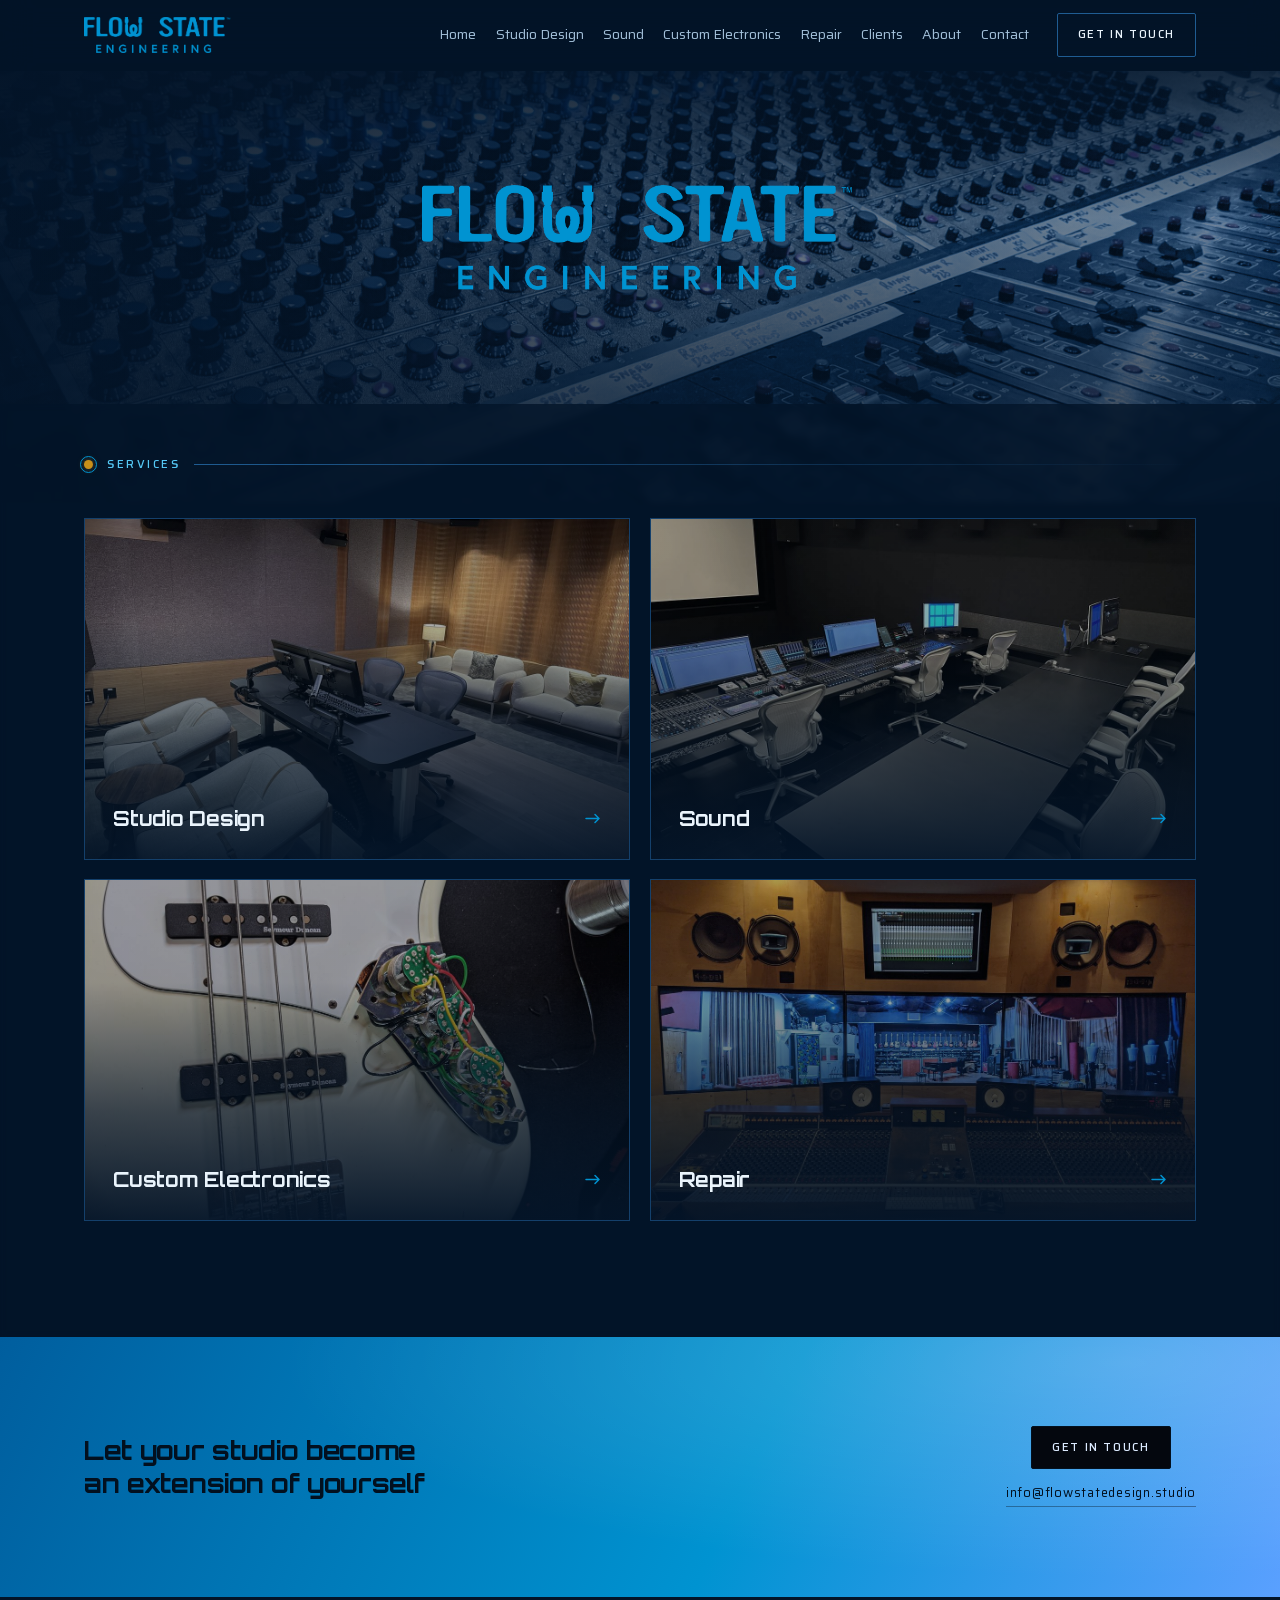
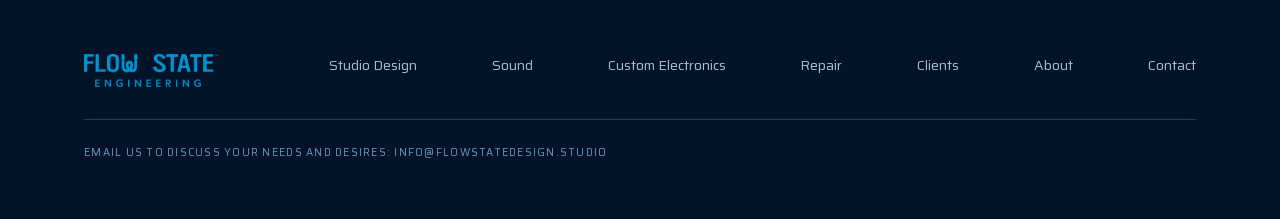
==== index.html @ 5e3ce368 "Flow State site — initial deploy Co-Authored-By: Claude Opus 5 <noreply@anthropic.com>" ====
<!doctype html>
<html lang="en">
<head>
<meta charset="utf-8">
<meta name="viewport" content="width=device-width, initial-scale=1">
<title>Flow State Design — Engineering All Things Audio</title>
<meta name="description" content="Engineering All Things Audio. Studio Design, Sound, Custom Electronics, Repair.">
<link rel="icon" href="favicon.ico" sizes="any">
<link rel="apple-touch-icon" href="apple-touch-icon.png">
<meta name="theme-color" content="#031428">
<link rel="canonical" href="https://flowstatedesign.studio/">
<meta property="og:type" content="website">
<meta property="og:site_name" content="Flow State">
<meta property="og:title" content="Flow State Design — Engineering All Things Audio">
<meta property="og:description" content="Engineering All Things Audio. Studio Design, Sound, Custom Electronics, Repair.">
<meta property="og:url" content="https://flowstatedesign.studio/">
<meta property="og:image" content="https://flowstatedesign.studio/assets/img/og-cover.jpg">
<meta property="og:image:width" content="1200">
<meta property="og:image:height" content="630">
<meta name="twitter:card" content="summary_large_image">
<script>document.documentElement.className+=" js";</script>
<link rel="stylesheet" href="assets/css/style.css">
</head>
<body id="top">

<header class="nav">
  <div class="wrap">
    <a class="brand" href="index.html" aria-label="Flow State — home">
      <span class="brandmark"><picture class="brandmark-anim"><source srcset="assets/img/logo-loop.webp" type="image/webp"><img src="assets/img/logo-loop.png" alt="Flow State"></picture><img class="brandmark-still" src="assets/img/logo-loop-still.png" alt="Flow State"></span>
    </a>

    <nav class="menu" id="menu">
      <a href="index.html">Home</a>
      <a href="studio-design.html">Studio Design</a>
      <a href="sound.html">Sound</a>
      <a href="custom-electronics.html">Custom Electronics</a>
      <a href="repair.html">Repair</a>
      <a href="clients.html">Clients</a>
      <a href="about.html">About</a>
      <a href="contact.html">Contact</a>
    </nav>

    <a class="btn nav-cta" href="contact.html">Get In Touch</a>
    <button class="burger" type="button" aria-label="Menu" aria-expanded="false" aria-controls="menu"><span></span></button>
  </div>
</header>

<main>

  <!-- ============ HERO ============ -->
  <section class="hero">
    <div class="hero-bg">
      <img src="assets/img/hero-console.jpg" alt="A recording console lit by rows of illuminated knobs.">
    </div>
    <div class="wrap">
      <div class="hero-mark">
        <picture class="hero-mark-anim">
          <source srcset="assets/img/logo-loop.webp" type="image/webp">
          <img src="assets/img/logo-loop.png" alt="Flow State" width="900" height="230">
        </picture>
        <img class="hero-mark-still" src="assets/img/logo-loop-still.png" alt="Flow State" width="900" height="230">
      </div>
    </div>
    <div class="sweep" aria-hidden="true"><i></i></div>
  </section>

  <!-- ============ SERVICES ============ -->
  <section class="section" id="services">
    <div class="wrap">
      <div class="phead rv"><span class="node live"></span><span class="mono">Services</span><span class="run"></span></div>

      <div class="svc-grid">

        <a class="svc rv" href="studio-design.html">
          <div class="svc-img"><img src="assets/img/svc-studio-design.jpg" alt="A finished control room with mixing desk, monitors and lounge seating."></div>
          <div class="svc-name">
            <h3 class="h3">Studio Design</h3>
            <svg width="16" height="11" viewBox="0 0 16 11" fill="none" aria-hidden="true"><path d="M1 5.5h13M10 1.5 14 5.5l-4 4" stroke="currentColor" stroke-width="1.5" stroke-linecap="round" stroke-linejoin="round"/></svg>
          </div>
        </a>

        <a class="svc rv" data-d="80" href="sound.html">
          <div class="svc-img"><img src="assets/img/svc-sound.jpg" alt="A dub stage with large main monitors either side of the screen."></div>
          <div class="svc-name">
            <h3 class="h3">Sound</h3>
            <svg width="16" height="11" viewBox="0 0 16 11" fill="none" aria-hidden="true"><path d="M1 5.5h13M10 1.5 14 5.5l-4 4" stroke="currentColor" stroke-width="1.5" stroke-linecap="round" stroke-linejoin="round"/></svg>
          </div>
        </a>

        <a class="svc rv" href="custom-electronics.html">
          <div class="svc-img"><img src="assets/img/svc-electronics.jpg" alt="The hand-built DAC-1 circuit board inside its enclosure."></div>
          <div class="svc-name">
            <h3 class="h3">Custom Electronics</h3>
            <svg width="16" height="11" viewBox="0 0 16 11" fill="none" aria-hidden="true"><path d="M1 5.5h13M10 1.5 14 5.5l-4 4" stroke="currentColor" stroke-width="1.5" stroke-linecap="round" stroke-linejoin="round"/></svg>
          </div>
        </a>

        <a class="svc rv" data-d="80" href="repair.html">
          <div class="svc-img"><img src="assets/img/svc-repair.jpg" alt="The tape path of a vintage Roland Space Echo, opened for service."></div>
          <div class="svc-name">
            <h3 class="h3">Repair</h3>
            <svg width="16" height="11" viewBox="0 0 16 11" fill="none" aria-hidden="true"><path d="M1 5.5h13M10 1.5 14 5.5l-4 4" stroke="currentColor" stroke-width="1.5" stroke-linecap="round" stroke-linejoin="round"/></svg>
          </div>
        </a>

      </div>
    </div>
  </section>



  <!-- ============ CTA ============ -->
  <section class="cta" id="contact">
    <div class="wrap">
      <h2 class="h2">Let your studio become an extension of yourself</h2>
      <div class="cta-side">
        <a class="btn btn-ink" href="contact.html">Get In Touch</a>
        <a class="mail" href="mailto:info@flowstatedesign.studio">info@flowstatedesign.studio</a>
      </div>
    </div>
  </section>

</main>

<footer class="foot">
  <div class="wrap">
    <div class="foot-top">
      <a class="brand" href="index.html" aria-label="Flow State — home">
        <span class="brandmark"><picture class="brandmark-anim"><source srcset="assets/img/logo-loop.webp" type="image/webp"><img src="assets/img/logo-loop.png" alt="Flow State"></picture><img class="brandmark-still" src="assets/img/logo-loop-still.png" alt="Flow State"></span>
      </a>
      <nav class="foot-nav">
        <a href="studio-design.html">Studio Design</a>
        <a href="sound.html">Sound</a>
        <a href="custom-electronics.html">Custom Electronics</a>
        <a href="repair.html">Repair</a>
        <a href="clients.html">Clients</a>
          <a href="about.html">About</a>
        <a href="contact.html">Contact</a>
      </nav>
    </div>
    <div class="foot-bot">
      <p>Email us to discuss your needs and desires: <a href="mailto:info@flowstatedesign.studio">info@flowstatedesign.studio</a></p>
    </div>
  </div>
</footer>

<script src="assets/js/main.js"></script>
</body>
</html>
---- assets/css/style.css ----
@font-face{
  font-family:"Orbitron";
  src:url("../fonts/orbitron.woff2") format("woff2");
  font-weight:400 900; font-style:normal; font-display:swap;
}
@font-face{
  font-family:"Saira";
  src:url("../fonts/saira.woff2") format("woff2");
  font-weight:300 700; font-style:normal; font-display:swap;
}

:root{
  /* ground + surfaces: deep, unmistakably blue */
  --ground:      #031428;
  --surface:     #06203E;
  --raised:      #0A2B4F;
  --line:        #14406B;
  --line-hi:     #1F5C92;

  /* accent: the Flow State logo blue */
  --blue:        #0093D1;
  --blue-hi:     #55C8F5;
  --blue-deep:   #005E9E;
  --glow:        rgba(0,147,209,.45);

  /* type */
  --text:        #EAF4FC;
  --muted:       #A3C1DA;
  --dim:         #7098BC;

  --display: "Orbitron", "Eurostile", "Bank Gothic", sans-serif;
  --sans: "Saira", "Roboto Condensed", "Helvetica Neue", Arial, sans-serif;
  --mono: "Saira", "Roboto Condensed", "Helvetica Neue", Arial, sans-serif;

  --svc-overlap: clamp(70px, 11vh, 150px);
  --gut: clamp(20px, 5vw, 64px);
  --col: 1240px;
  --sec: clamp(76px, 9vw, 140px);
}

*,*::before,*::after{ box-sizing:border-box; }
html{ -webkit-text-size-adjust:100%; scroll-behavior:smooth; }

body{
  margin:0;
  background:var(--ground);
  color:var(--text);
  font-family:var(--sans);
  font-size:17px;
  line-height:1.66;
  -webkit-font-smoothing:antialiased;
  overflow-x:hidden;
}

img{ display:block; max-width:100%; }
a{ color:inherit; text-decoration:none; }

:focus-visible{
  outline:2px solid var(--blue-hi);
  outline-offset:3px;
  border-radius:2px;
}

.wrap{ width:100%; max-width:var(--col); margin-inline:auto; padding-inline:var(--gut); }

/* ---------- shared type ---------- */

.mono{
  font-family:var(--mono);
  font-size:11.5px;
  font-weight:500;
  letter-spacing:.22em;
  text-transform:uppercase;
  font-weight:500;
}

h1,h2,h3{ margin:0; font-family:var(--display); font-weight:700;
  text-wrap:balance; letter-spacing:-.02em; line-height:1.12; }

.h2{ font-family:var(--display); font-size:clamp(21px,3vw,37px); line-height:1.16; }
.h3{ font-family:var(--display); font-size:clamp(15.5px,1.6vw,20px); letter-spacing:-.012em; line-height:1.25; }

.lede{ font-size:clamp(17px,1.35vw,19.5px); line-height:1.62; color:var(--muted); max-width:62ch; }

/* ---------- patch-point section header ----------
   Every section opens on a patch point: a lit node, a label,
   and the signal line running out to the edge of the column. */

.phead{ display:flex; align-items:center; gap:14px; margin-bottom:clamp(28px,3.4vw,46px); }
.phead .node{
  flex:none; width:9px; height:9px; border-radius:50%;
  background:var(--blue);
  box-shadow:0 0 0 4px rgba(0,147,209,.15), 0 0 14px var(--glow);
}
.phead .mono{ color:var(--blue-hi); }

/* the home page patch point is a live one: a renderer input indicator that
   warms from amber up to green, blinks as it locks, and pulses its ring */
.phead .node.live{
  position:relative;
  background:#C8901A;
  box-shadow:0 0 7px rgba(233,180,41,.4);
  animation:node-core 4.8s ease-in-out infinite;
}
.phead .node.live::after{
  content:""; position:absolute; inset:-4px;
  border-radius:50%; border:1px solid var(--blue);
  animation:node-ring 4.8s ease-in-out infinite;
}
@keyframes node-core{
  0%,4%   { background:#C8901A; box-shadow:0 0 7px rgba(233,180,41,.40); }
  34%     { background:#E9B429; box-shadow:0 0 13px rgba(233,180,41,.70); }
  60%     { background:#37C871; box-shadow:0 0 17px rgba(55,200,113,.80); }
  67%     { background:#14402C; box-shadow:0 0 3px rgba(55,200,113,.15); }
  72%     { background:#3FDC7C; box-shadow:0 0 19px rgba(55,200,113,.90); }
  78%     { background:#14402C; box-shadow:0 0 3px rgba(55,200,113,.15); }
  84%     { background:#3FDC7C; box-shadow:0 0 19px rgba(55,200,113,.90); }
  92%     { background:#37C871; box-shadow:0 0 15px rgba(55,200,113,.70); }
  100%    { background:#C8901A; box-shadow:0 0 7px rgba(233,180,41,.40); }
}
@keyframes node-ring{
  0%   { transform:scale(.9);  opacity:.32; border-color:var(--blue-deep); }
  60%  { transform:scale(1.18); opacity:.9; border-color:var(--blue); }
  84%  { transform:scale(1.24); opacity:.75; border-color:var(--blue-hi); }
  100% { transform:scale(.9);  opacity:.32; border-color:var(--blue-deep); }
}

.phead .run{ flex:1; height:1px; background:linear-gradient(90deg,var(--line-hi),transparent); }

/* ---------- nav ---------- */

.nav{
  position:sticky; top:0; z-index:50;
  background:rgba(3,20,40,.72);
  backdrop-filter:blur(16px); -webkit-backdrop-filter:blur(16px);
  border-bottom:1px solid transparent;
  transition:border-color .3s, background .3s;
}
.nav.stuck{ border-bottom-color:var(--line); background:rgba(3,20,40,.94); }
.nav .wrap{ display:flex; align-items:center; gap:28px; height:70px; }

.brand{ display:flex; align-items:center; margin-right:auto; }
.brand img{ height:36px; width:auto; display:block; }
.brandmark{ display:block; }
img.brandmark-still{ display:none; }   /* matches .brand img specificity */
.foot .brand img{ height:33px; }

.menu{ display:flex; align-items:center; gap:clamp(14px,1.5vw,22px); }
.menu a{
  font-size:14px; color:var(--muted); white-space:nowrap; flex:none;
  position:relative; padding:6px 0;
  transition:color .2s;
}
.menu a::after{
  content:""; position:absolute; left:0; right:100%; bottom:0; height:1px;
  background:var(--blue); transition:right .28s cubic-bezier(.2,.7,.3,1);
}
.menu a:hover{ color:var(--text); }
.menu a:hover::after{ right:0; }

.btn{
  display:inline-flex; align-items:center; gap:9px;
  font-family:var(--mono); font-size:11.5px; letter-spacing:.14em; text-transform:uppercase; font-weight:500;
  padding:11px 20px; border-radius:2px;
  border:1px solid var(--line-hi); color:var(--text);
  background:transparent;
  transition:border-color .22s, background .22s, color .22s, box-shadow .22s;
  white-space:nowrap;
}
.btn:hover{ border-color:var(--blue); background:rgba(0,147,209,.12); box-shadow:0 0 22px -6px var(--glow); }
.btn-fill{ background:var(--blue); border-color:var(--blue); color:#02101F; font-weight:600; }
.btn-fill:hover{ background:var(--blue-hi); border-color:var(--blue-hi); color:#02101F; }
.btn-ink{ background:#04070E; border-color:#02101F; color:#DCEAFF; }
.btn-ink:hover{ background:#06203E; border-color:#06203E; color:#fff; }

.burger{ display:none; width:40px; height:40px; align-items:center; justify-content:center; background:none; border:0; cursor:pointer; padding:0; }
.burger span{ display:block; width:19px; height:1.5px; background:var(--text); position:relative; }
.burger span::before,.burger span::after{ content:""; position:absolute; left:0; width:19px; height:1.5px; background:var(--text); }
.burger span::before{ top:-6px; } .burger span::after{ top:6px; }

/* ---------- hero ---------- */

.hero{ position:relative; min-height:clamp(330px,48vh,500px); display:flex; align-items:center; overflow:hidden; }
.hero-bg{ position:absolute; inset:0; }
.hero-bg img{ width:100%; height:100%; object-fit:cover; object-position:center 42%; }
.hero-bg::before{ content:""; position:absolute; inset:0; z-index:1;
  background:#0A4C8C; mix-blend-mode:color; opacity:.7; }
.hero-bg::after{
  content:""; position:absolute; inset:0; z-index:2;
  background:
    linear-gradient(180deg, rgba(3,20,40,.84) 0%, rgba(3,20,40,.28) 34%, rgba(3,20,40,.72) 88%, rgba(3,20,40,.78) 100%),
    linear-gradient(100deg, rgba(3,20,40,.93) 4%, rgba(3,20,40,.48) 46%, rgba(4,34,68,.2) 100%);
}
.hero .wrap{ position:relative; z-index:2; text-align:center;
  padding-top:0; padding-bottom:var(--svc-overlap); }

.hero-mark{ margin-bottom:0; }
.hero-mark img{ width:clamp(240px,34vw,440px); height:auto; margin-inline:auto; }
.hero-mark-still{ display:none; }

.hero-eyebrow{ color:var(--blue-hi); display:flex; align-items:center; gap:12px; margin-bottom:26px; }
.hero-eyebrow i{ display:block; width:26px; height:1px; background:var(--blue); font-style:normal; }

.hero h1{
  font-size:clamp(27px,4.5vw,56px);
  letter-spacing:-.02em;
  line-height:1.14;
  max-width:17ch;
  margin-bottom:26px;
}
.hero h1 em{ font-style:normal; color:var(--blue-hi); }

.hero .lede{ max-width:56ch; margin-bottom:36px; }

.hero-actions{ display:flex; flex-wrap:wrap; gap:12px; margin-bottom:clamp(40px,5vw,64px); }

/* one-time signal sweep across the hero rule */
.sweep{ position:absolute; left:0; right:0; bottom:0; height:1px; overflow:hidden; }
.sweep i{
  position:absolute; top:0; left:-30%; width:30%; height:1px;
  background:linear-gradient(90deg,transparent,var(--blue-hi),transparent);
  animation:sweep 2.6s cubic-bezier(.4,0,.2,1) .5s 1 both;
}
@keyframes sweep{ to{ left:110%; } }

/* ---------- sections ---------- */

.section{ padding-block:var(--sec); }
.section-tight{ padding-block:clamp(56px,6vw,88px); }

/* ---------- services ---------- */

.svc-grid{ display:grid; grid-template-columns:repeat(2,1fr); gap:clamp(14px,1.5vw,22px); }

.svc{
  position:relative; display:block;
  border:1px solid var(--line);
  overflow:hidden; background:var(--surface);
  transition:border-color .3s, transform .4s cubic-bezier(.2,.7,.3,1), box-shadow .4s;
}
.svc:hover{ border-color:var(--blue); transform:translateY(-3px); box-shadow:0 22px 54px -28px rgba(0,0,0,.95), 0 0 34px -18px var(--glow); }

.svc-img{ position:relative; aspect-ratio:16/10; overflow:hidden; background:var(--raised); }
.svc-img img{ width:100%; height:100%; object-fit:cover; filter:saturate(.8) brightness(.72); transition:transform .8s cubic-bezier(.2,.7,.3,1), filter .5s; }
.svc:hover .svc-img img{ transform:scale(1.045); filter:saturate(1) brightness(.9); }
.svc-img::after{
  content:""; position:absolute; inset:0;
  background:linear-gradient(180deg, rgba(3,20,40,.05) 30%, rgba(3,20,40,.62) 68%, rgba(3,20,40,.94) 100%);
}

.svc-name{
  position:absolute; left:0; right:0; bottom:0; z-index:2;
  display:flex; align-items:center; justify-content:space-between; gap:16px;
  padding:clamp(18px,2.2vw,28px);
}
.svc-name .h3{ transition:color .25s; }
.svc:hover .svc-name .h3{ color:var(--blue-hi); }
.svc-name svg{ flex:none; color:var(--blue); transition:transform .3s cubic-bezier(.2,.7,.3,1); }
.svc:hover .svc-name svg{ transform:translateX(5px); }

/* ---------- selected work ---------- */

.work{ background:linear-gradient(180deg,#04182F 0%,#07254A 48%,#04182F 100%); border-block:1px solid var(--line); }

.wk-grid{ display:grid; grid-template-columns:repeat(4,1fr); gap:clamp(12px,1.4vw,20px); }

.wk{
  display:flex; flex-direction:column; height:100%;
  background:var(--ground); border:1px solid var(--line);
  transition:border-color .3s, transform .35s cubic-bezier(.2,.7,.3,1);
}
.wk:hover{ border-color:var(--line-hi); transform:translateY(-2px); }

/* art is contained, never cropped — posters, key art and logos all differ */
/* uniform square tiles the artwork fills: no letterbox bars, no ragged sizes */
.wk-art{
  position:relative; overflow:hidden;
  border-bottom:1px solid var(--line); flex:none;
}
.wk-art img{
  width:100%; aspect-ratio:1/1; object-fit:cover; display:block;
  filter:saturate(.94) brightness(.94); transition:filter .4s;
}
.wk:hover .wk-art img{ filter:saturate(1) brightness(1.04); }

.wk-body{ padding:15px 17px 18px; display:flex; flex-direction:column; gap:6px; }
.wk-body h3{ font-family:var(--sans); font-size:15px; font-weight:600; line-height:1.35; letter-spacing:.005em; }
.wk-body p{ margin:0; font-size:12.5px; line-height:1.5; color:var(--muted); }

/* ---------- about ---------- */

.about-grid{ display:grid; grid-template-columns:minmax(0,.86fr) minmax(0,1.14fr); gap:clamp(28px,5vw,72px); align-items:center; }
.about-fig{ position:relative; margin:0; }
.about-fig img{ width:100%; height:auto; display:block; border:1px solid var(--line); filter:grayscale(1) contrast(1.06) brightness(.92); }
.about-fig figcaption{ font-family:var(--mono); font-size:10.5px; letter-spacing:.13em; text-transform:uppercase; color:var(--dim); margin-top:14px; }
.about-copy p{ color:var(--muted); margin:0 0 18px; max-width:60ch; }
.about-copy .btn{ margin-top:10px; }

/* ---------- cta ---------- */

.cta{ position:relative; overflow:hidden; background:linear-gradient(115deg,var(--blue-deep) 0%,var(--blue) 58%,#5AA0FF 100%); color:#02101F; }
.cta::after{
  content:""; position:absolute; inset:0; opacity:.5;
  background:radial-gradient(120% 150% at 88% 10%, rgba(255,255,255,.4), transparent 55%);
  pointer-events:none;
}
.cta .wrap{ position:relative; z-index:2; padding-block:clamp(58px,7vw,96px); display:flex; flex-wrap:wrap; gap:32px; align-items:center; justify-content:space-between; }
.cta h2{ color:#02101F; max-width:22ch; letter-spacing:-.012em;
  font-size:clamp(17px,2.1vw,26px); line-height:1.25; }
.cta .mono{ color:rgba(2,16,31,.68); display:block; margin-bottom:16px; }
.cta-side{ display:flex; flex-direction:column; gap:14px; align-items:center; }
.cta-side a.mail{ font-family:var(--mono); font-size:12.5px; letter-spacing:.06em; color:#02101F; border-bottom:1px solid rgba(4,7,14,.35); padding-bottom:2px; }
.cta-side a.mail:hover{ border-bottom-color:#02101F; }

/* ---------- footer ---------- */

.foot{ background:var(--ground); }
.foot .wrap{ padding-block:clamp(40px,4.5vw,60px); }
.foot-top{ display:flex; flex-wrap:wrap; gap:32px; justify-content:space-between; padding-bottom:32px; border-bottom:1px solid var(--line); }
.foot-nav{ flex:1 1 auto; display:flex; flex-wrap:wrap;
  justify-content:space-between; gap:10px clamp(10px,1.6vw,24px);
  margin-left:clamp(28px,6vw,90px); }
.foot-nav a{ font-size:14px; color:var(--muted); }
.foot-nav a:hover{ color:var(--blue-hi); }
.foot-bot{ display:flex; flex-wrap:wrap; gap:16px; justify-content:space-between; padding-top:24px; }
.foot-bot p, .foot-bot a{ font-family:var(--mono); font-size:10.5px; letter-spacing:.12em; text-transform:uppercase; color:var(--dim); margin:0; }
.foot-bot a:hover{ color:var(--blue-hi); }

/* ---------- reveal ---------- */

/* scoped to .js so a no-JS visitor still sees every section */
.js .rv{ opacity:0; transform:translateY(18px); transition:opacity .8s cubic-bezier(.2,.7,.3,1), transform .8s cubic-bezier(.2,.7,.3,1); }
.js .rv.in{ opacity:1; transform:none; }

/* ---------- responsive ---------- */

@media (max-width:1180px){
  .menu{
    position:fixed; inset:70px 0 auto; flex-direction:column; align-items:stretch; gap:0;
    background:rgba(3,20,40,.98); border-bottom:1px solid var(--line);
    padding:8px var(--gut) 22px; display:none;
  }
  .menu.open{ display:flex; }
  .menu a{ padding:14px 0; border-bottom:1px solid var(--line); font-size:16px; }
  .menu a::after{ display:none; }
  .burger{ display:flex; }
  .nav .wrap{ gap:14px; }
  .about-grid{ grid-template-columns:1fr; }
  .wk-grid{ grid-template-columns:repeat(3,1fr); }
}
@media (max-width:640px){
  body{ font-size:16px; }
  .svc-grid{ grid-template-columns:1fr; }
  .nav-cta{ display:none; }
  .hero .wrap{ padding-top:96px; }
  .idx-row{ grid-template-columns:1fr; gap:5px; }
  .idx-row .t em{ font-style:normal; color:var(--dim); }
.idx-row .r{ text-align:left; }
}

@media (prefers-reduced-motion:reduce){
  html{ scroll-behavior:auto; }
  .hero-mark-anim{ display:none; }
  .hero-mark-still{ display:block; }
  .brandmark-anim{ display:none; }
  img.brandmark-still{ display:block; }
  *,*::before,*::after{ animation-duration:.001ms !important; animation-iteration-count:1 !important; transition-duration:.001ms !important; }
  .js .rv{ opacity:1; transform:none; }
}

/* ============================================================
   Inner pages
   ============================================================ */

/* current page in the nav */
.menu a[aria-current="page"]{ color:var(--text); }
.menu a[aria-current="page"]::after{ right:0; }

/* ---------- page header ---------- */

.phero{
  position:relative; overflow:hidden;
  border-bottom:1px solid var(--line);
  padding-block:clamp(118px,13vw,180px) clamp(52px,6vw,84px);
}
.phero-bg{ position:absolute; inset:0; }
.phero-bg img{ width:100%; height:100%; object-fit:cover; object-position:center 45%; }
.phero-bg::before{ content:""; position:absolute; inset:0; z-index:1; background:#0A4C8C; mix-blend-mode:color; opacity:.72; }
.phero-bg::after{
  content:""; position:absolute; inset:0; z-index:2;
  background:
    linear-gradient(180deg, rgba(3,20,40,.9) 0%, rgba(3,20,40,.72) 45%, var(--ground) 100%),
    linear-gradient(100deg, rgba(3,20,40,.95) 6%, rgba(3,20,40,.6) 58%, rgba(4,34,68,.34) 100%);
}
.phero .wrap{ position:relative; z-index:3; }
.phero-kicker{ color:var(--blue-hi); display:flex; align-items:center; gap:12px; margin-bottom:22px; }
.phero-kicker i{ display:block; width:26px; height:1px; background:var(--blue); font-style:normal; }
.phero h1{ font-size:clamp(25px,3.9vw,46px); letter-spacing:-.018em; max-width:18ch;
  margin-bottom:24px; color:var(--blue-hi); }
.phero .lede{ max-width:66ch; }
.phero-note{ margin:18px 0 0; font-family:var(--mono); font-size:11px; letter-spacing:.1em; text-transform:uppercase; color:var(--dim); }

/* ---------- content blocks ---------- */

.blk{ padding-block:clamp(58px,6.5vw,96px); }
.blk + .blk{ padding-top:0; }

.prose{ max-width:70ch; margin-bottom:clamp(28px,3.4vw,44px); }
.prose p{ margin:0 0 16px; color:var(--muted); font-size:clamp(16px,1.25vw,17.5px); line-height:1.68; }
.prose p:last-child{ margin-bottom:0; }

/* ---------- gallery ---------- */

.gal{ display:grid; grid-template-columns:repeat(auto-fill,minmax(230px,1fr)); gap:clamp(10px,1.2vw,16px); }
.gal figure{ margin:0; overflow:hidden; border:1px solid var(--line); background:var(--surface); }
.gal img{
  width:100%; object-fit:cover; display:block;
  filter:saturate(.9) brightness(.88);
  transition:transform .7s cubic-bezier(.2,.7,.3,1), filter .45s;
}
.gal figure:hover img{ transform:scale(1.05); filter:saturate(1) brightness(1); }

/* ---------- item cards (products, repairs) ---------- */

.items{ display:grid; gap:clamp(14px,1.6vw,22px); }
.items-2{ grid-template-columns:repeat(2,1fr); }
.items-3{ grid-template-columns:repeat(3,1fr); }
.items-4{ grid-template-columns:repeat(4,1fr); }

.item{
  display:flex; flex-direction:column; height:100%;
  background:var(--surface); border:1px solid var(--line);
  overflow:hidden; transition:border-color .3s, transform .35s cubic-bezier(.2,.7,.3,1);
}
.item:hover{ border-color:var(--line-hi); transform:translateY(-2px); }

/* fixed media height so one image and two images give the same card proportions */
/* one fixed strip height for every card, whether it holds one photo or two,
   so a single-image card never towers over a paired one */
.item-media{
  display:grid; grid-auto-flow:column; grid-auto-columns:1fr; gap:1px;
  background:var(--line); flex:none;
  aspect-ratio:16/10; overflow:hidden;
}
.item-media img{
  width:100%; height:100%; min-width:0; min-height:0; object-fit:cover; display:block;
  filter:saturate(.9) brightness(.9); transition:filter .45s;
}
.item:hover .item-media img{ filter:saturate(1) brightness(1); }

.item-body{ padding:clamp(16px,1.7vw,22px); display:flex; flex-direction:column; gap:9px; }
.item-body h3{ font-family:var(--sans); font-size:17px; font-weight:600; line-height:1.32; letter-spacing:.005em; }
.item-body p{ margin:0; color:var(--muted); font-size:14.5px; line-height:1.6; }

/* ---------- contact ---------- */

.contact-grid{ display:grid; grid-template-columns:minmax(0,1fr) minmax(0,1fr); gap:clamp(28px,5vw,72px); align-items:center; }
.contact-lede{ margin:0 0 28px; font-size:clamp(18px,1.7vw,22px); line-height:1.5; color:var(--text); max-width:24ch; }
.contact-list{ margin:0; display:grid; gap:6px; }
.contact-list dt{ color:var(--dim); margin-top:16px; }
.contact-list dt:first-child{ margin-top:0; }
.contact-list dd{ margin:0; font-size:17px; }
.contact-list a{ color:var(--blue-hi); border-bottom:1px solid rgba(0,147,209,.4); padding-bottom:2px; transition:border-color .2s; }
.contact-list a:hover{ border-bottom-color:var(--blue-hi); }
.contact-fig{ margin:0; }
.contact-fig img{ width:100%; height:auto; display:block; border:1px solid var(--line); }

@media (max-width:1000px){
  .items-3,.items-4{ grid-template-columns:repeat(2,1fr); }
  .contact-grid{ grid-template-columns:1fr; }
}
@media (max-width:640px){
  .items-2,.items-3,.items-4{ grid-template-columns:1fr; }
  .gal{ grid-template-columns:repeat(2,1fr); }
  .phero{ padding-block:100px 46px; }
}

/* ---------- text-only about / contact ---------- */

.about-plain, .contact-plain{ max-width:72ch; }
.contact-plain .contact-lede{ max-width:30ch; }

/* ---------- clients ---------- */

.clients-list{
  list-style:none; margin:0; padding:0;
  display:grid; grid-template-columns:repeat(auto-fill,minmax(250px,1fr));
  gap:clamp(9px,1vw,14px);
}
/* bordered per item, so a short last row leaves no filled-in empty cells */
.clients-list li{
  background:var(--surface); border:1px solid var(--line); font-weight:500;
  padding:clamp(22px,2.4vw,30px) clamp(20px,2vw,26px);
  font-size:clamp(17px,1.5vw,20px); letter-spacing:.005em; line-height:1.3;
  display:flex; align-items:center;
  transition:background .3s, border-color .3s, color .3s;
}
.clients-list li:hover{ background:var(--raised); border-color:var(--blue); color:var(--blue-hi); }

@media (max-width:640px){
  .clients-list{ grid-template-columns:1fr; }
}

/* ---------- split rows: text one side, media the other ---------- */

.split{
  display:grid; grid-template-columns:minmax(0,1fr) minmax(0,1fr);
  gap:clamp(26px,4vw,68px); align-items:center;
}
.split-text h2{ margin-bottom:clamp(16px,1.8vw,22px); }
.split-text p{ margin:0 0 16px; color:var(--muted); font-size:clamp(15.5px,1.15vw,16.5px); line-height:1.68; }
.split-text p:last-child{ margin-bottom:0; }

.split-media{ display:grid; gap:clamp(9px,1vw,14px); }
.split-media img, .split-media video{
  width:100%; height:auto; display:block;
  border:1px solid var(--line); background:var(--surface);
  filter:saturate(.9) brightness(.9); transition:filter .45s;
}
.split-media img:hover, .split-media video:hover{ filter:saturate(1) brightness(1); }
/* the clip is a portrait phone video; favour the top of the frame where the motion is */
.split-media video{ object-position:center 32%; }
.split-media.split-grid{ grid-template-columns:1fr 1fr; }
.split-grid img{ aspect-ratio:1/1; object-fit:cover; }
.split-media.split-grid{ align-items:start; }

/* media on the left, text on the right */
.split-flip .split-text{ order:2; }
.split-flip .split-media{ order:1; }

@media (max-width:860px){
  .split{ grid-template-columns:1fr; gap:24px; }
  .split-flip .split-text{ order:1; }
  .split-flip .split-media{ order:2; }
}

/* ---------- trust the process ---------- */

.lead{ margin:0; }
.lead img{
  width:100%; height:auto; display:block;
  border:1px solid var(--line); background:var(--surface);
}

/* a build sequence, scrolled left to right */
.track-wrap{ position:relative; }
.track{
  list-style:none; margin:0; padding:0 0 14px;
  display:grid; grid-auto-flow:column; grid-auto-columns:max-content;
  gap:clamp(10px,1.2vw,16px);
  overflow-x:auto; overscroll-behavior-x:contain;
  scroll-snap-type:x mandatory; scrollbar-width:thin;
  scrollbar-color:var(--line-hi) transparent;
}
.track::-webkit-scrollbar{ height:8px; }
.track::-webkit-scrollbar-thumb{ background:var(--line-hi); border-radius:4px; }
.track::-webkit-scrollbar-track{ background:var(--surface); }
.stage{ scroll-snap-align:start; }
.stage figure{ margin:0; }
.stage img{
  height:clamp(210px,25vw,300px); width:auto; display:block;
  border:1px solid var(--line); background:var(--surface);
  filter:saturate(.9) brightness(.9); transition:filter .4s;
}
.stage:hover img{ filter:saturate(1) brightness(1); }
.stage figcaption{
  display:flex; align-items:baseline; gap:10px; padding-top:10px;
  font-size:13.5px; color:var(--muted);
}
.stage-n{
  font-family:var(--mono); font-size:11px; letter-spacing:.16em;
  color:var(--blue-hi); font-weight:600;
}
.track-hint{ margin:12px 0 0; color:var(--dim); }

.gal figcaption{ padding-top:9px; font-size:13.5px; color:var(--muted); }

@media (prefers-reduced-motion:reduce){ .track{ scroll-snap-type:none; } }

/* the home page leads with the services: they ride up over the lower part of
   the hero photo, translucent so the picture still reads underneath */
#services{
  position:relative; z-index:3;
  margin-top:calc(-1 * var(--svc-overlap));
  padding-top:clamp(34px,4vw,58px);
  background:rgba(3,20,40,.80);
  backdrop-filter:blur(3px); -webkit-backdrop-filter:blur(3px);
}
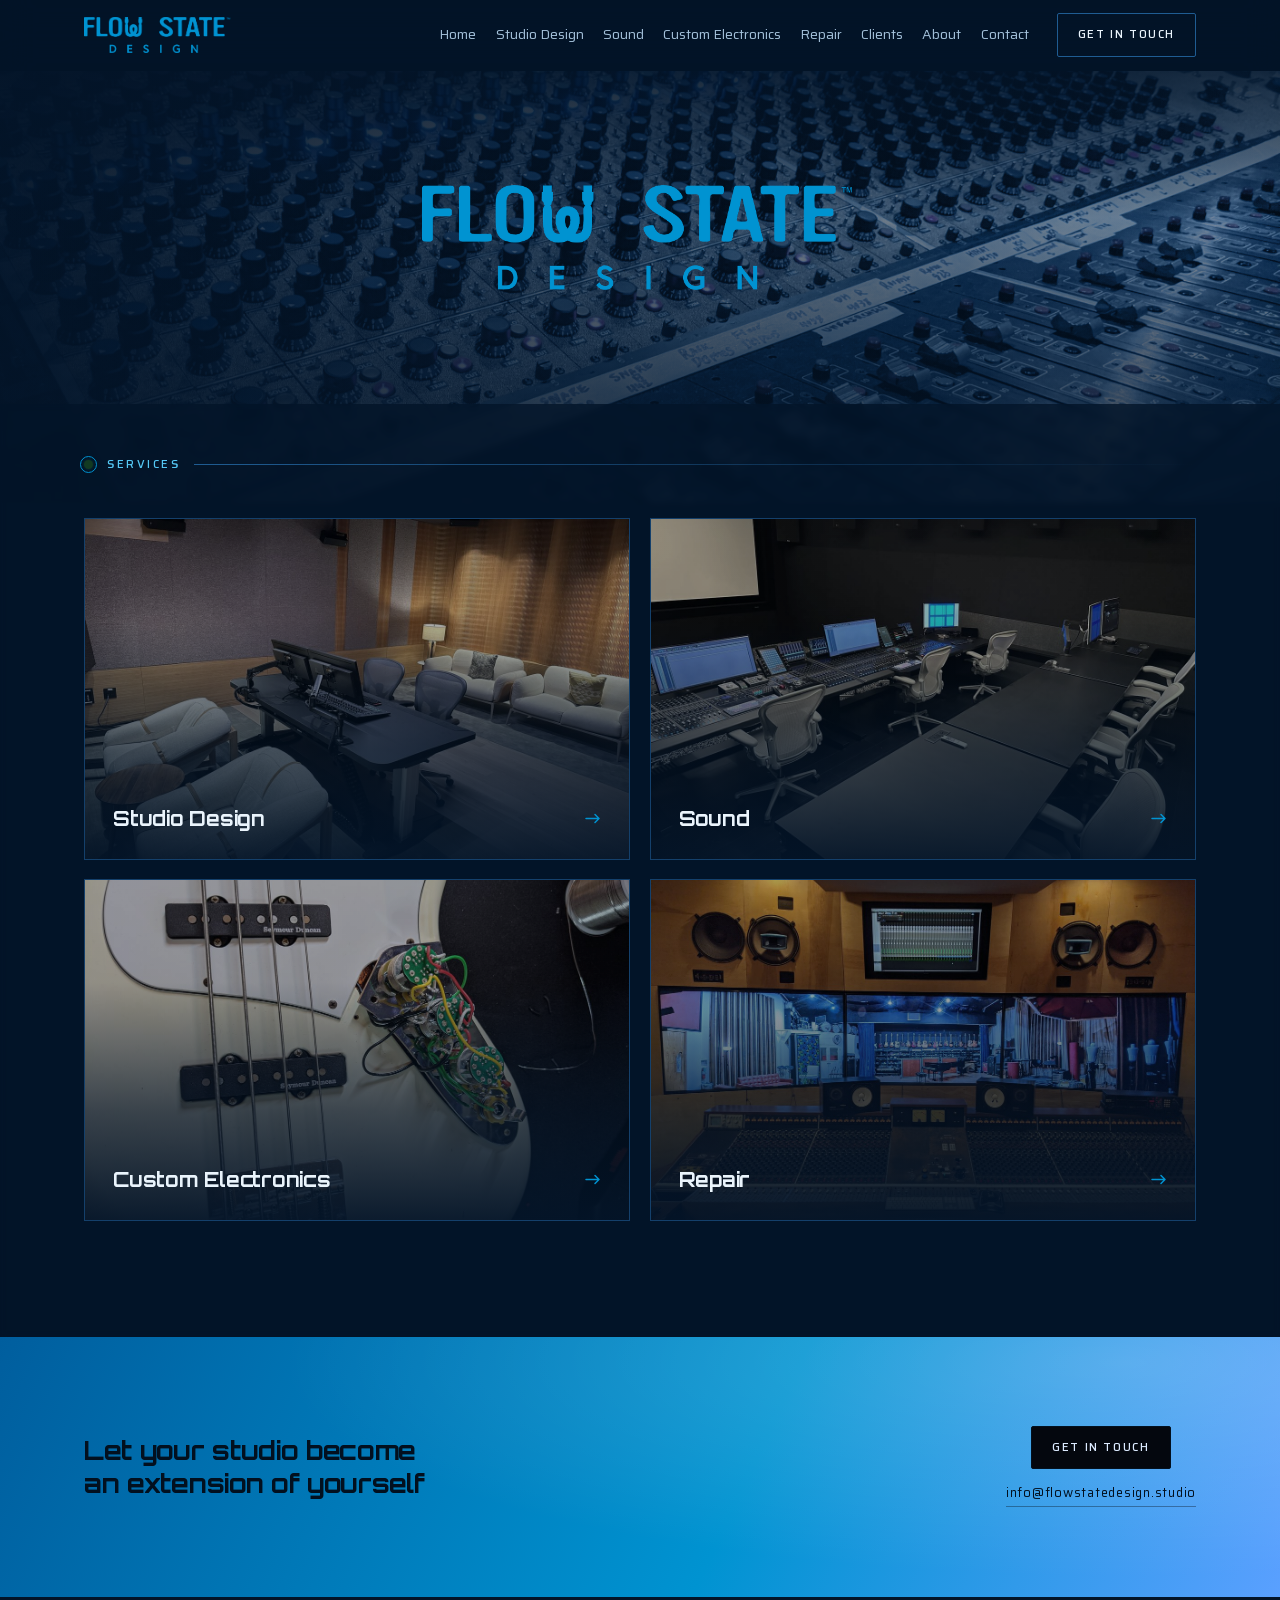
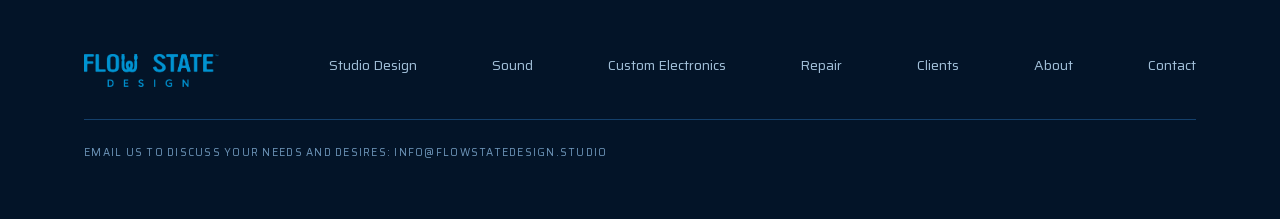
==== commit 07f73012: "Stream Deck crop, pulsing section nodes, copy fixes, client reorder Co-Authored-By: Claude Opus 5 <n" ====
--- a/index.html
+++ b/index.html
@@ -67,7 +67,7 @@
   <!-- ============ SERVICES ============ -->
   <section class="section" id="services">
     <div class="wrap">
-      <div class="phead rv"><span class="node live"></span><span class="mono">Services</span><span class="run"></span></div>
+      <div class="phead rv"><span class="node"></span><span class="mono">Services</span><span class="run"></span></div>
 
       <div class="svc-grid">
 
--- a/assets/css/style.css
+++ b/assets/css/style.css
@@ -88,42 +88,29 @@
 
 .phead{ display:flex; align-items:center; gap:14px; margin-bottom:clamp(28px,3.4vw,46px); }
 .phead .node{
-  flex:none; width:9px; height:9px; border-radius:50%;
-  background:var(--blue);
-  box-shadow:0 0 0 4px rgba(0,147,209,.15), 0 0 14px var(--glow);
-}
-.phead .mono{ color:var(--blue-hi); }
-
-/* the home page patch point is a live one: a renderer input indicator that
-   warms from amber up to green, blinks as it locks, and pulses its ring */
-.phead .node.live{
-  position:relative;
-  background:#C8901A;
-  box-shadow:0 0 7px rgba(233,180,41,.4);
-  animation:node-core 4.8s ease-in-out infinite;
-}
-.phead .node.live::after{
+  position:relative; flex:none; width:9px; height:9px; border-radius:50%;
+  background:#123A22;
+  box-shadow:0 0 4px rgba(55,200,113,.2);
+  animation:node-pulse 6s ease-in-out infinite;
+}
+.phead .node::after{
   content:""; position:absolute; inset:-4px;
   border-radius:50%; border:1px solid var(--blue);
-  animation:node-ring 4.8s ease-in-out infinite;
-}
-@keyframes node-core{
-  0%,4%   { background:#C8901A; box-shadow:0 0 7px rgba(233,180,41,.40); }
-  34%     { background:#E9B429; box-shadow:0 0 13px rgba(233,180,41,.70); }
-  60%     { background:#37C871; box-shadow:0 0 17px rgba(55,200,113,.80); }
-  67%     { background:#14402C; box-shadow:0 0 3px rgba(55,200,113,.15); }
-  72%     { background:#3FDC7C; box-shadow:0 0 19px rgba(55,200,113,.90); }
-  78%     { background:#14402C; box-shadow:0 0 3px rgba(55,200,113,.15); }
-  84%     { background:#3FDC7C; box-shadow:0 0 19px rgba(55,200,113,.90); }
-  92%     { background:#37C871; box-shadow:0 0 15px rgba(55,200,113,.70); }
-  100%    { background:#C8901A; box-shadow:0 0 7px rgba(233,180,41,.40); }
-}
-@keyframes node-ring{
-  0%   { transform:scale(.9);  opacity:.32; border-color:var(--blue-deep); }
-  60%  { transform:scale(1.18); opacity:.9; border-color:var(--blue); }
-  84%  { transform:scale(1.24); opacity:.75; border-color:var(--blue-hi); }
-  100% { transform:scale(.9);  opacity:.32; border-color:var(--blue-deep); }
-}
+  animation:node-halo 6s ease-in-out infinite;
+}
+/* one slow breath: off, up to green, over to yellow, back down to off */
+@keyframes node-pulse{
+  0%,100% { background:#123A22; box-shadow:0 0 4px rgba(55,200,113,.20); }
+  38%     { background:#3FDC7C; box-shadow:0 0 16px rgba(55,200,113,.85); }
+  62%     { background:#E9B429; box-shadow:0 0 14px rgba(233,180,41,.75); }
+}
+@keyframes node-halo{
+  0%,100% { transform:scale(.9);  opacity:.3;  border-color:var(--blue-deep); }
+  38%     { transform:scale(1.2); opacity:.9;  border-color:var(--blue-hi); }
+  62%     { transform:scale(1.12);opacity:.75; border-color:var(--blue); }
+}
+.phead .mono{ color:var(--blue-hi); }
+
 
 .phead .run{ flex:1; height:1px; background:linear-gradient(90deg,var(--line-hi),transparent); }
 
@@ -366,6 +353,9 @@
   img.brandmark-still{ display:block; }
   *,*::before,*::after{ animation-duration:.001ms !important; animation-iteration-count:1 !important; transition-duration:.001ms !important; }
   .js .rv{ opacity:1; transform:none; }
+  .phead .node{ animation:none; background:var(--blue);
+    box-shadow:0 0 0 4px rgba(0,147,209,.15), 0 0 14px var(--glow); }
+  .phead .node::after{ animation:none; display:none; }
 }
 
 /* ============================================================
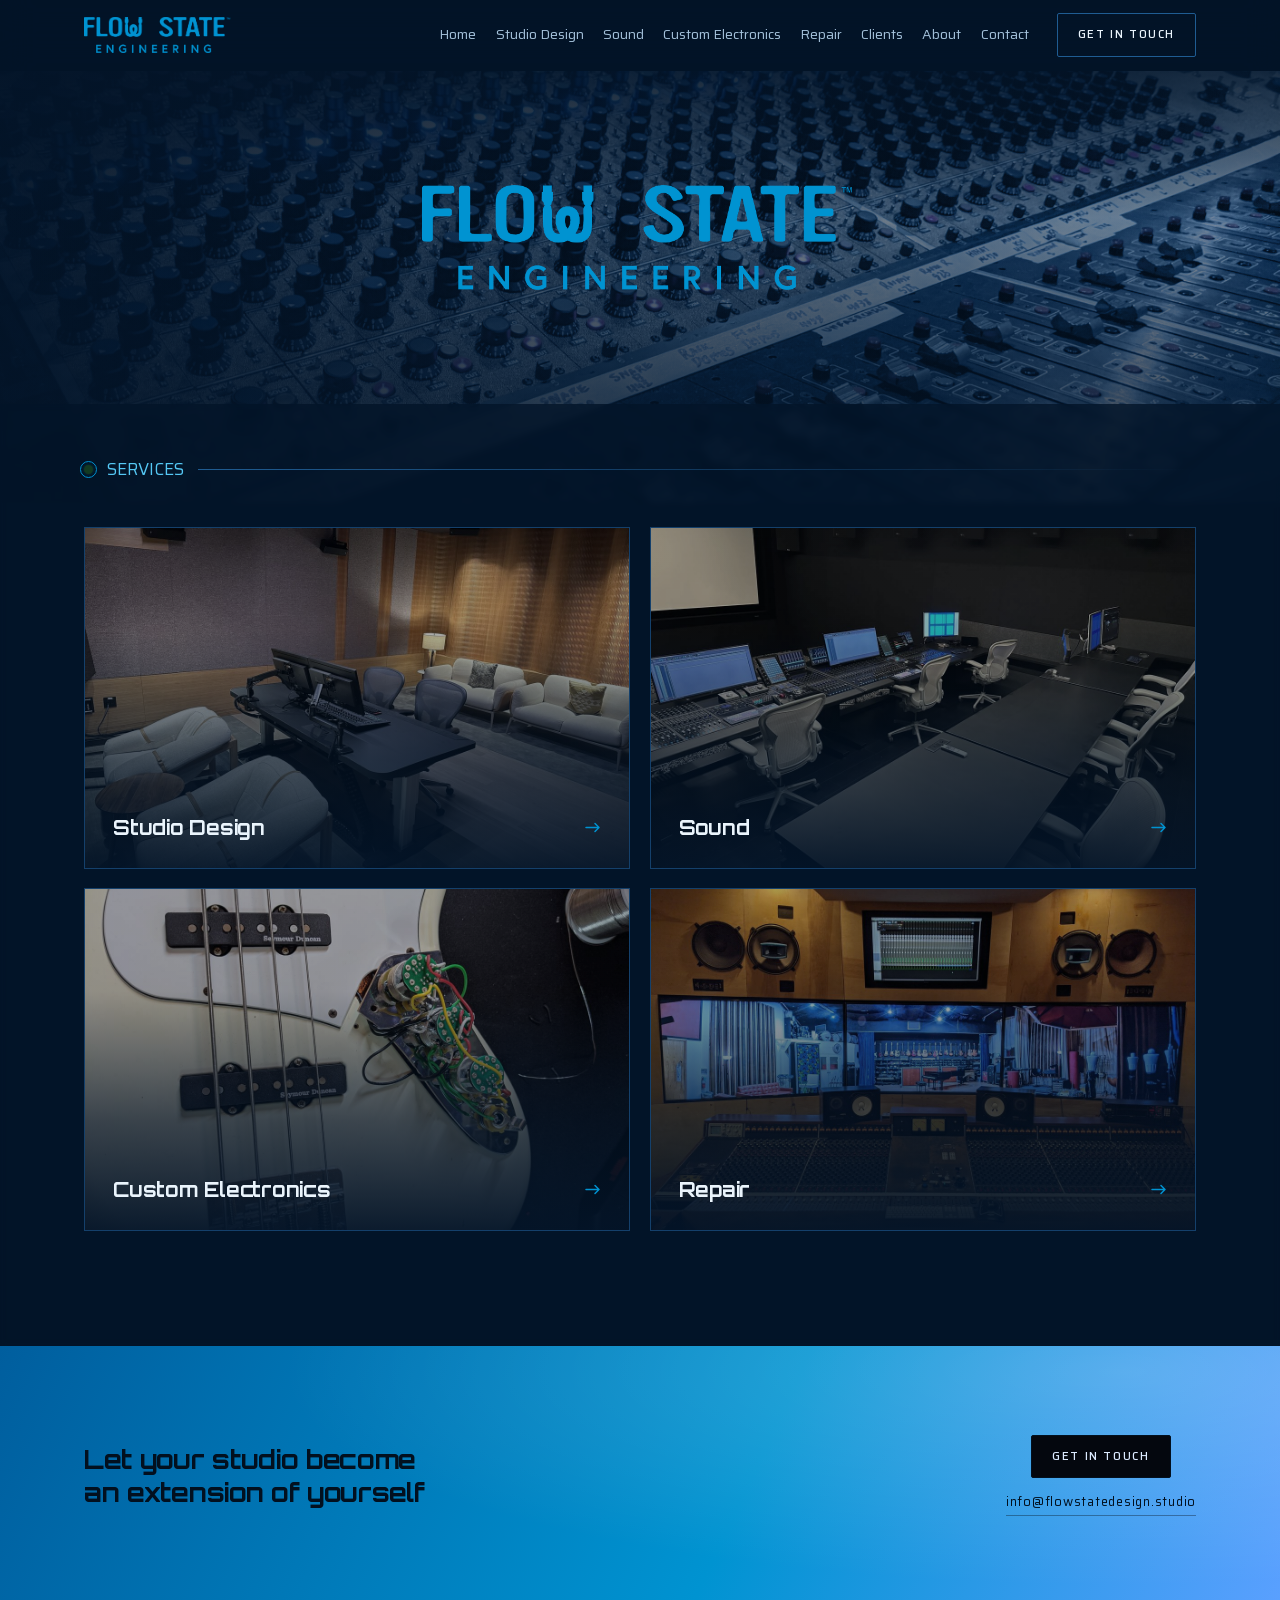
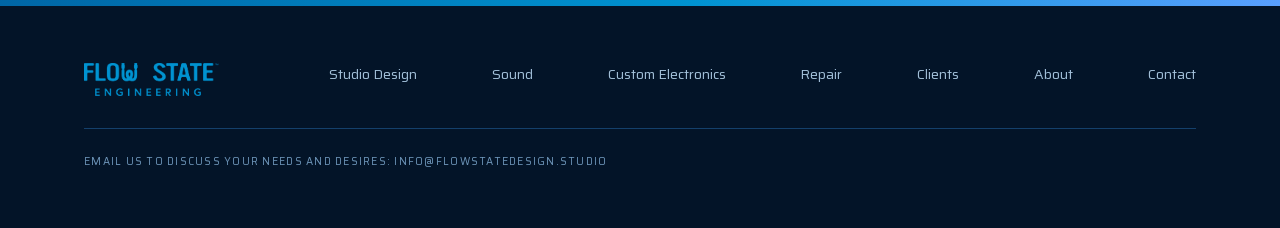
==== commit 8d9d3725: "Security headers via CSP meta, accessible heading structure, logo link-preview card, README - Conten" ====
--- a/index.html
+++ b/index.html
@@ -5,6 +5,8 @@
 <meta name="viewport" content="width=device-width, initial-scale=1">
 <title>Flow State Design — Engineering All Things Audio</title>
 <meta name="description" content="Engineering All Things Audio. Studio Design, Sound, Custom Electronics, Repair.">
+<meta http-equiv="Content-Security-Policy" content="default-src 'self'; script-src 'self' 'sha256-tHd4qJ0R/vQfI0CbRTiL3XGSi+Tun7VhOcDbx08aLKA='; style-src 'self' 'unsafe-inline'; img-src 'self' data:; font-src 'self'; connect-src 'self'; object-src 'none'; base-uri 'self'; form-action 'none'; upgrade-insecure-requests">
+<meta name="referrer" content="strict-origin-when-cross-origin">
 <link rel="icon" href="favicon.ico" sizes="any">
 <link rel="apple-touch-icon" href="apple-touch-icon.png">
 <meta name="theme-color" content="#031428">
@@ -15,6 +17,7 @@
 <meta property="og:description" content="Engineering All Things Audio. Studio Design, Sound, Custom Electronics, Repair.">
 <meta property="og:url" content="https://flowstatedesign.studio/">
 <meta property="og:image" content="https://flowstatedesign.studio/assets/img/og-cover.jpg">
+<meta property="og:image:alt" content="Flow State Design">
 <meta property="og:image:width" content="1200">
 <meta property="og:image:height" content="630">
 <meta name="twitter:card" content="summary_large_image">
@@ -22,6 +25,7 @@
 <link rel="stylesheet" href="assets/css/style.css">
 </head>
 <body id="top">
+<a class="skip" href="#main">Skip to content</a>
 
 <header class="nav">
   <div class="wrap">
@@ -45,7 +49,7 @@
   </div>
 </header>
 
-<main>
+<main id="main">
 
   <!-- ============ HERO ============ -->
   <section class="hero">
@@ -53,6 +57,7 @@
       <img src="assets/img/hero-console.jpg" alt="A recording console lit by rows of illuminated knobs.">
     </div>
     <div class="wrap">
+      <h1 class="vh">Flow State &mdash; Engineering All Things Audio</h1>
       <div class="hero-mark">
         <picture class="hero-mark-anim">
           <source srcset="assets/img/logo-loop.webp" type="image/webp">
@@ -67,7 +72,7 @@
   <!-- ============ SERVICES ============ -->
   <section class="section" id="services">
     <div class="wrap">
-      <div class="phead rv"><span class="node"></span><span class="mono">Services</span><span class="run"></span></div>
+      <div class="phead rv"><span class="node"></span><h2 class="mono">Services</h2><span class="run"></span></div>
 
       <div class="svc-grid">
 
--- a/assets/css/style.css
+++ b/assets/css/style.css
@@ -110,6 +110,19 @@
   62%     { transform:scale(1.12);opacity:.75; border-color:var(--blue); }
 }
 .phead .mono{ color:var(--blue-hi); }
+/* the section label is an h2 for semantics; strip the heading defaults so it
+   looks exactly as it did when it was a span */
+.phead h2.mono{ font-size:inherit; font-weight:inherit; line-height:inherit;
+  letter-spacing:inherit; margin:0; font-family:inherit; }
+
+/* skip link: invisible until focused, for keyboard and screen-reader users */
+.skip{ position:absolute; left:-9999px; top:0; z-index:100;
+  background:var(--blue); color:#02101F; padding:10px 16px; font-weight:600; }
+.skip:focus{ left:8px; top:8px; }
+
+/* available to screen readers, removed from the visual layout */
+.vh{ position:absolute; width:1px; height:1px; padding:0; margin:-1px;
+  overflow:hidden; clip:rect(0 0 0 0); clip-path:inset(50%); white-space:nowrap; border:0; }
 
 
 .phead .run{ flex:1; height:1px; background:linear-gradient(90deg,var(--line-hi),transparent); }
@@ -438,6 +451,38 @@
 }
 .item:hover .item-media img{ filter:saturate(1) brightness(1); }
 
+/* the original site's tile shapes: 4-up rows square, 3-up rows portrait */
+.items-4 .item-media{ aspect-ratio:1/1; }
+.items-3 .item-media{ aspect-ratio:9/10; }
+
+/* carousel variant: one photo at a time, like the original Google Site.
+   The finished product leads; the rest wait behind the arrows. */
+.item-media.car{ display:block; position:relative; }
+.item-media.car img{ display:none; color:transparent; /* no alt-text flash while loading */ }
+.item-media.car img.on{ display:block; }
+.car-btn{
+  display:none; position:absolute; top:50%; transform:translateY(-50%);
+  width:34px; height:34px; border-radius:50%; border:1px solid rgba(234,244,252,.25);
+  background:rgba(2,13,28,.62); color:var(--text);
+  align-items:center; justify-content:center; cursor:pointer; z-index:2;
+  transition:background .2s, border-color .2s;
+}
+.js .car-btn{ display:flex; }
+.car-btn:hover{ background:rgba(0,147,209,.55); border-color:var(--blue-hi); }
+.car-prev{ left:10px; }
+.car-next{ right:10px; }
+.car-next svg{ transform:scaleX(-1); }
+.car-dots{
+  display:none; position:absolute; left:50%; bottom:9px; transform:translateX(-50%);
+  gap:6px; z-index:2;
+}
+.js .car-dots{ display:flex; }
+.car-dots i{
+  width:6px; height:6px; border-radius:50%;
+  background:rgba(234,244,252,.35); transition:background .2s;
+}
+.car-dots i.on{ background:var(--blue-hi); }
+
 .item-body{ padding:clamp(16px,1.7vw,22px); display:flex; flex-direction:column; gap:9px; }
 .item-body h3{ font-family:var(--sans); font-size:17px; font-weight:600; line-height:1.32; letter-spacing:.005em; }
 .item-body p{ margin:0; color:var(--muted); font-size:14.5px; line-height:1.6; }
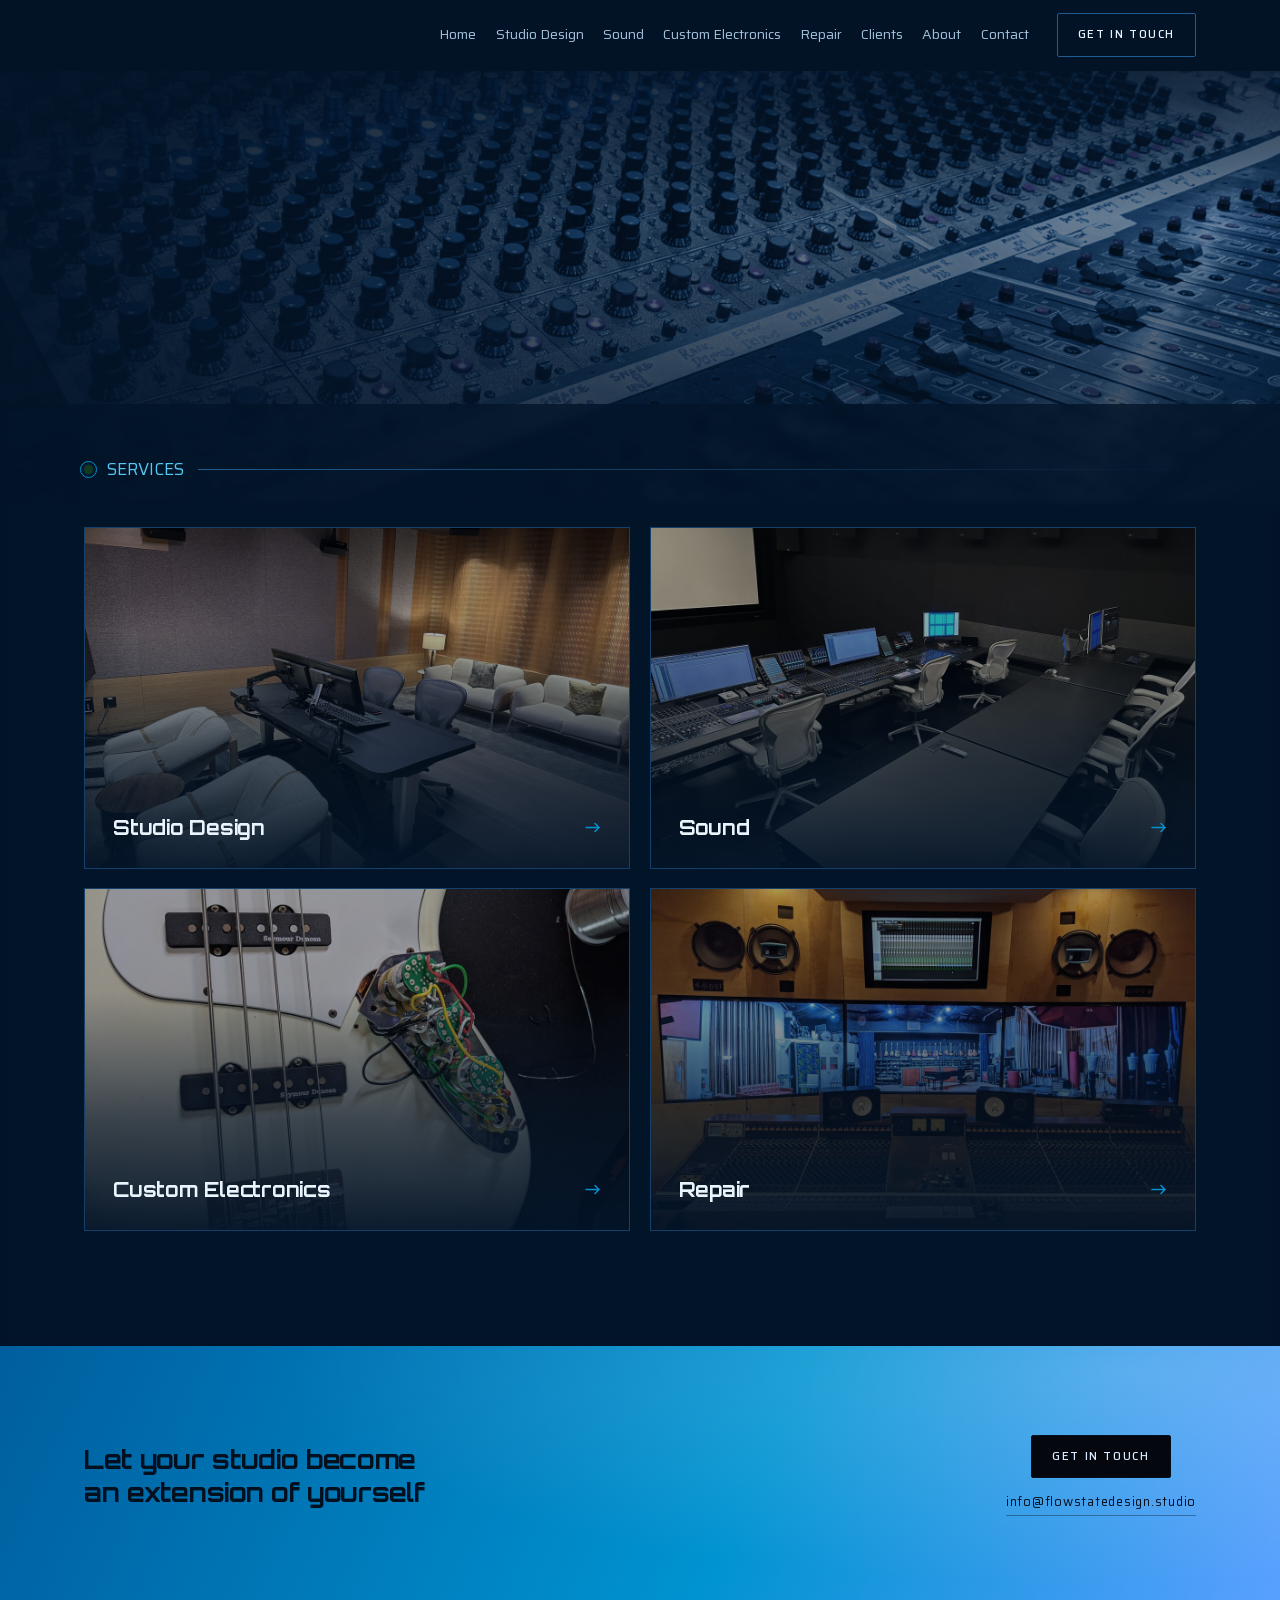
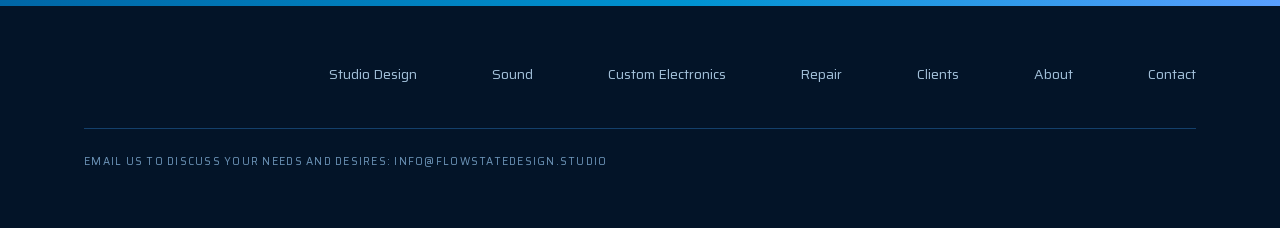
==== commit 6cab5793: "Fix logo corruption on iOS Firefox and off-centre footer on narrow screens The wordmark was an anima" ====
--- a/index.html
+++ b/index.html
@@ -30,7 +30,7 @@
 <header class="nav">
   <div class="wrap">
     <a class="brand" href="index.html" aria-label="Flow State — home">
-      <span class="brandmark"><picture class="brandmark-anim"><source srcset="assets/img/logo-loop.webp" type="image/webp"><img src="assets/img/logo-loop.png" alt="Flow State"></picture><img class="brandmark-still" src="assets/img/logo-loop-still.png" alt="Flow State"></span>
+      <span class="brandmark fsm"><img src="assets/img/logo-1-sound.png" alt="Flow State" width="1476" height="358"><img src="assets/img/logo-2-design.png" alt="" aria-hidden="true" width="1476" height="358"><img src="assets/img/logo-3-engineering.png" alt="" aria-hidden="true" width="1476" height="358"></span>
     </a>
 
     <nav class="menu" id="menu">
@@ -59,11 +59,11 @@
     <div class="wrap">
       <h1 class="vh">Flow State &mdash; Engineering All Things Audio</h1>
       <div class="hero-mark">
-        <picture class="hero-mark-anim">
-          <source srcset="assets/img/logo-loop.webp" type="image/webp">
-          <img src="assets/img/logo-loop.png" alt="Flow State" width="900" height="230">
-        </picture>
-        <img class="hero-mark-still" src="assets/img/logo-loop-still.png" alt="Flow State" width="900" height="230">
+        <span class="fsm hero-fsm">
+          <img src="assets/img/logo-1-sound.png" alt="Flow State" width="1476" height="358">
+          <img src="assets/img/logo-2-design.png" alt="" aria-hidden="true" width="1476" height="358">
+          <img src="assets/img/logo-3-engineering.png" alt="" aria-hidden="true" width="1476" height="358">
+        </span>
       </div>
     </div>
     <div class="sweep" aria-hidden="true"><i></i></div>
@@ -131,7 +131,7 @@
   <div class="wrap">
     <div class="foot-top">
       <a class="brand" href="index.html" aria-label="Flow State — home">
-        <span class="brandmark"><picture class="brandmark-anim"><source srcset="assets/img/logo-loop.webp" type="image/webp"><img src="assets/img/logo-loop.png" alt="Flow State"></picture><img class="brandmark-still" src="assets/img/logo-loop-still.png" alt="Flow State"></span>
+        <span class="brandmark fsm"><img src="assets/img/logo-1-sound.png" alt="Flow State" width="1476" height="358"><img src="assets/img/logo-2-design.png" alt="" aria-hidden="true" width="1476" height="358"><img src="assets/img/logo-3-engineering.png" alt="" aria-hidden="true" width="1476" height="358"></span>
       </a>
       <nav class="foot-nav">
         <a href="studio-design.html">Studio Design</a>
--- a/assets/css/style.css
+++ b/assets/css/style.css
@@ -141,8 +141,28 @@
 
 .brand{ display:flex; align-items:center; margin-right:auto; }
 .brand img{ height:36px; width:auto; display:block; }
+/* The wordmark cycles SOUND -> DESIGN -> ENGINEERING as three stacked static
+   images rather than an animated PNG/WebP. Animated-image decoding was being
+   corrupted on iOS Firefox (rows sheared and wrapped); stacking plain PNGs and
+   switching opacity in CSS removes that decoder from the picture entirely. */
+.fsm{ position:relative; display:block; }
+.fsm img{ display:block; }
+.fsm img + img{ position:absolute; inset:0; width:100%; height:100%; }
+.fsm img{ opacity:0; animation:fsm-cycle 3s steps(1,end) infinite; }
+.fsm img:nth-child(1){ animation-delay:0s; }
+.fsm img:nth-child(2){ animation-delay:1s; }
+.fsm img:nth-child(3){ animation-delay:2s; }
+@keyframes fsm-cycle{
+  0%,33.333%   { opacity:1; }
+  33.334%,100% { opacity:0; }
+}
+/* no motion wanted, or no CSS animation support: show the first frame only */
+@media (prefers-reduced-motion:reduce){
+  .fsm img{ animation:none; opacity:0; }
+  .fsm img:nth-child(1){ opacity:1; }
+}
+
 .brandmark{ display:block; }
-img.brandmark-still{ display:none; }   /* matches .brand img specificity */
 .foot .brand img{ height:33px; }
 
 .menu{ display:flex; align-items:center; gap:clamp(14px,1.5vw,22px); }
@@ -195,8 +215,8 @@
   padding-top:0; padding-bottom:var(--svc-overlap); }
 
 .hero-mark{ margin-bottom:0; }
-.hero-mark img{ width:clamp(240px,34vw,440px); height:auto; margin-inline:auto; }
-.hero-mark-still{ display:none; }
+.hero-mark .fsm{ width:clamp(240px,34vw,440px); margin-inline:auto; }
+.hero-mark .fsm img{ width:100%; height:auto; }
 
 .hero-eyebrow{ color:var(--blue-hi); display:flex; align-items:center; gap:12px; margin-bottom:26px; }
 .hero-eyebrow i{ display:block; width:26px; height:1px; background:var(--blue); font-style:normal; }
@@ -356,14 +376,17 @@
   .idx-row{ grid-template-columns:1fr; gap:5px; }
   .idx-row .t em{ font-style:normal; color:var(--dim); }
 .idx-row .r{ text-align:left; }
+  /* once the slogan and the button stack, space-between leaves each row
+     flush left; centre the whole block instead */
+  .cta .wrap{ justify-content:center; text-align:center; gap:26px; }
+  .cta h2{ max-width:none; }
+  .cta-side{ width:100%; align-items:center; }
+  .foot-bot{ justify-content:center; text-align:center; }
+  .foot-nav{ justify-content:center; }
 }
 
 @media (prefers-reduced-motion:reduce){
   html{ scroll-behavior:auto; }
-  .hero-mark-anim{ display:none; }
-  .hero-mark-still{ display:block; }
-  .brandmark-anim{ display:none; }
-  img.brandmark-still{ display:block; }
   *,*::before,*::after{ animation-duration:.001ms !important; animation-iteration-count:1 !important; transition-duration:.001ms !important; }
   .js .rv{ opacity:1; transform:none; }
   .phead .node{ animation:none; background:var(--blue);
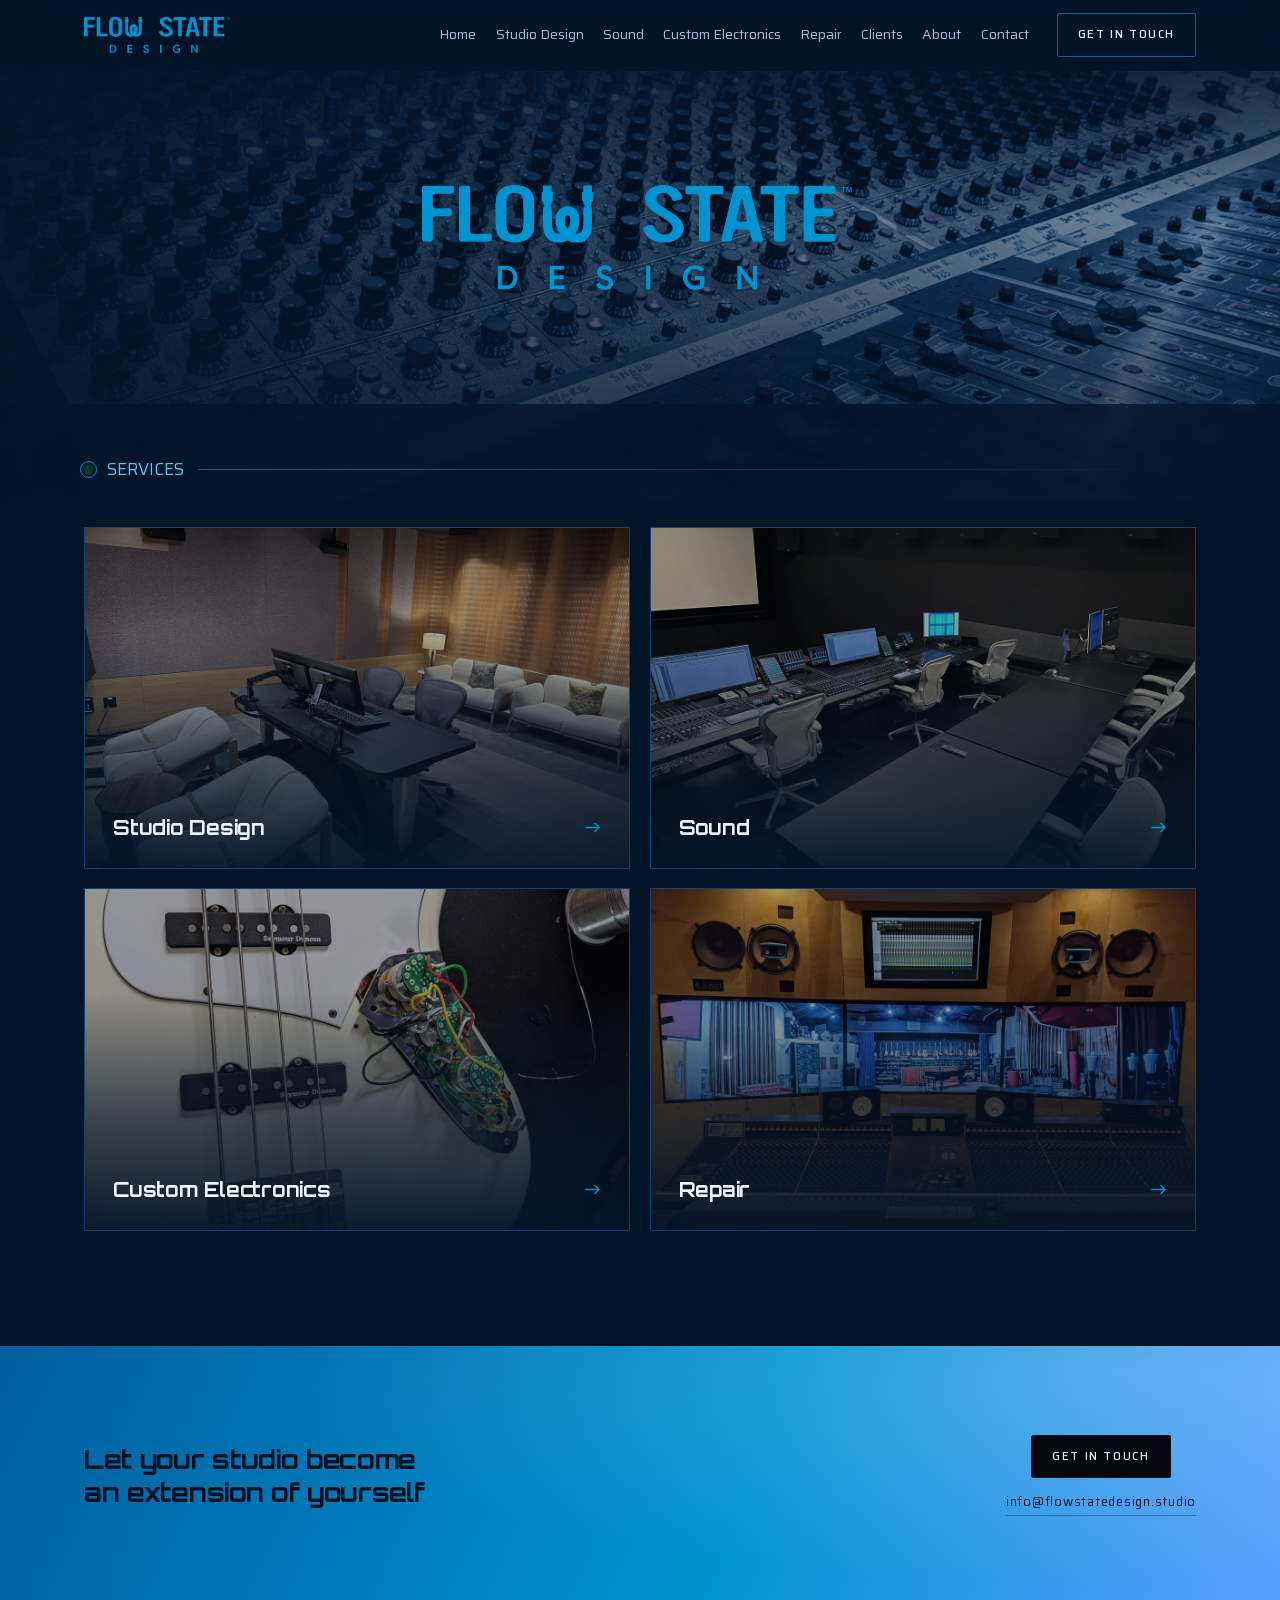
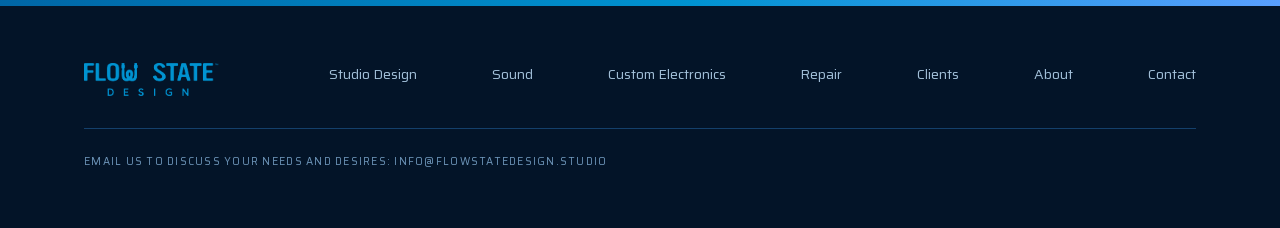
==== commit 8cacfec7: "Static Flow State Design wordmark replaces the three cycling frames Single PNG, no animation. Keeps " ====
--- a/index.html
+++ b/index.html
@@ -3,8 +3,8 @@
 <head>
 <meta charset="utf-8">
 <meta name="viewport" content="width=device-width, initial-scale=1">
-<title>Flow State Design — Engineering All Things Audio</title>
-<meta name="description" content="Engineering All Things Audio. Studio Design, Sound, Custom Electronics, Repair.">
+<title>Flow State Design — Let your studio become an extension of yourself</title>
+<meta name="description" content="Let your studio become an extension of yourself. Studio Design, Sound, Custom Electronics, Repair.">
 <meta http-equiv="Content-Security-Policy" content="default-src 'self'; script-src 'self' 'sha256-tHd4qJ0R/vQfI0CbRTiL3XGSi+Tun7VhOcDbx08aLKA='; style-src 'self' 'unsafe-inline'; img-src 'self' data:; font-src 'self'; connect-src 'self'; object-src 'none'; base-uri 'self'; form-action 'none'; upgrade-insecure-requests">
 <meta name="referrer" content="strict-origin-when-cross-origin">
 <link rel="icon" href="favicon.ico" sizes="any">
@@ -13,8 +13,8 @@
 <link rel="canonical" href="https://flowstatedesign.studio/">
 <meta property="og:type" content="website">
 <meta property="og:site_name" content="Flow State">
-<meta property="og:title" content="Flow State Design — Engineering All Things Audio">
-<meta property="og:description" content="Engineering All Things Audio. Studio Design, Sound, Custom Electronics, Repair.">
+<meta property="og:title" content="Let your studio become an extension of yourself">
+<meta property="og:description" content="Studio Design, Sound, Custom Electronics, Repair.">
 <meta property="og:url" content="https://flowstatedesign.studio/">
 <meta property="og:image" content="https://flowstatedesign.studio/assets/img/og-cover.jpg">
 <meta property="og:image:alt" content="Flow State Design">
@@ -30,7 +30,7 @@
 <header class="nav">
   <div class="wrap">
     <a class="brand" href="index.html" aria-label="Flow State — home">
-      <span class="brandmark fsm"><img src="assets/img/logo-1-sound.png" alt="Flow State" width="1476" height="358"><img src="assets/img/logo-2-design.png" alt="" aria-hidden="true" width="1476" height="358"><img src="assets/img/logo-3-engineering.png" alt="" aria-hidden="true" width="1476" height="358"></span>
+      <span class="brandmark"><img src="assets/img/logo.png" alt="Flow State Design" width="1476" height="358"></span>
     </a>
 
     <nav class="menu" id="menu">
@@ -57,13 +57,9 @@
       <img src="assets/img/hero-console.jpg" alt="A recording console lit by rows of illuminated knobs.">
     </div>
     <div class="wrap">
-      <h1 class="vh">Flow State &mdash; Engineering All Things Audio</h1>
+      <h1 class="vh">Flow State &mdash; Let your studio become an extension of yourself</h1>
       <div class="hero-mark">
-        <span class="fsm hero-fsm">
-          <img src="assets/img/logo-1-sound.png" alt="Flow State" width="1476" height="358">
-          <img src="assets/img/logo-2-design.png" alt="" aria-hidden="true" width="1476" height="358">
-          <img src="assets/img/logo-3-engineering.png" alt="" aria-hidden="true" width="1476" height="358">
-        </span>
+        <img class="hero-logo" src="assets/img/logo.png" alt="Flow State Design" width="1476" height="358">
       </div>
     </div>
     <div class="sweep" aria-hidden="true"><i></i></div>
@@ -131,7 +127,7 @@
   <div class="wrap">
     <div class="foot-top">
       <a class="brand" href="index.html" aria-label="Flow State — home">
-        <span class="brandmark fsm"><img src="assets/img/logo-1-sound.png" alt="Flow State" width="1476" height="358"><img src="assets/img/logo-2-design.png" alt="" aria-hidden="true" width="1476" height="358"><img src="assets/img/logo-3-engineering.png" alt="" aria-hidden="true" width="1476" height="358"></span>
+        <span class="brandmark"><img src="assets/img/logo.png" alt="Flow State Design" width="1476" height="358"></span>
       </a>
       <nav class="foot-nav">
         <a href="studio-design.html">Studio Design</a>
--- a/assets/css/style.css
+++ b/assets/css/style.css
@@ -71,7 +71,6 @@
   font-weight:500;
   letter-spacing:.22em;
   text-transform:uppercase;
-  font-weight:500;
 }
 
 h1,h2,h3{ margin:0; font-family:var(--display); font-weight:700;
@@ -141,27 +140,6 @@
 
 .brand{ display:flex; align-items:center; margin-right:auto; }
 .brand img{ height:36px; width:auto; display:block; }
-/* The wordmark cycles SOUND -> DESIGN -> ENGINEERING as three stacked static
-   images rather than an animated PNG/WebP. Animated-image decoding was being
-   corrupted on iOS Firefox (rows sheared and wrapped); stacking plain PNGs and
-   switching opacity in CSS removes that decoder from the picture entirely. */
-.fsm{ position:relative; display:block; }
-.fsm img{ display:block; }
-.fsm img + img{ position:absolute; inset:0; width:100%; height:100%; }
-.fsm img{ opacity:0; animation:fsm-cycle 3s steps(1,end) infinite; }
-.fsm img:nth-child(1){ animation-delay:0s; }
-.fsm img:nth-child(2){ animation-delay:1s; }
-.fsm img:nth-child(3){ animation-delay:2s; }
-@keyframes fsm-cycle{
-  0%,33.333%   { opacity:1; }
-  33.334%,100% { opacity:0; }
-}
-/* no motion wanted, or no CSS animation support: show the first frame only */
-@media (prefers-reduced-motion:reduce){
-  .fsm img{ animation:none; opacity:0; }
-  .fsm img:nth-child(1){ opacity:1; }
-}
-
 .brandmark{ display:block; }
 .foot .brand img{ height:33px; }
 
@@ -188,8 +166,6 @@
   white-space:nowrap;
 }
 .btn:hover{ border-color:var(--blue); background:rgba(0,147,209,.12); box-shadow:0 0 22px -6px var(--glow); }
-.btn-fill{ background:var(--blue); border-color:var(--blue); color:#02101F; font-weight:600; }
-.btn-fill:hover{ background:var(--blue-hi); border-color:var(--blue-hi); color:#02101F; }
 .btn-ink{ background:#04070E; border-color:#02101F; color:#DCEAFF; }
 .btn-ink:hover{ background:#06203E; border-color:#06203E; color:#fff; }
 
@@ -215,11 +191,8 @@
   padding-top:0; padding-bottom:var(--svc-overlap); }
 
 .hero-mark{ margin-bottom:0; }
-.hero-mark .fsm{ width:clamp(240px,34vw,440px); margin-inline:auto; }
-.hero-mark .fsm img{ width:100%; height:auto; }
-
-.hero-eyebrow{ color:var(--blue-hi); display:flex; align-items:center; gap:12px; margin-bottom:26px; }
-.hero-eyebrow i{ display:block; width:26px; height:1px; background:var(--blue); font-style:normal; }
+.hero-logo{ width:clamp(240px,34vw,440px); height:auto; margin-inline:auto; display:block; }
+
 
 .hero h1{
   font-size:clamp(27px,4.5vw,56px);
@@ -232,7 +205,6 @@
 
 .hero .lede{ max-width:56ch; margin-bottom:36px; }
 
-.hero-actions{ display:flex; flex-wrap:wrap; gap:12px; margin-bottom:clamp(40px,5vw,64px); }
 
 /* one-time signal sweep across the hero rule */
 .sweep{ position:absolute; left:0; right:0; bottom:0; height:1px; overflow:hidden; }
@@ -246,7 +218,6 @@
 /* ---------- sections ---------- */
 
 .section{ padding-block:var(--sec); }
-.section-tight{ padding-block:clamp(56px,6vw,88px); }
 
 /* ---------- services ---------- */
 
@@ -280,7 +251,6 @@
 
 /* ---------- selected work ---------- */
 
-.work{ background:linear-gradient(180deg,#04182F 0%,#07254A 48%,#04182F 100%); border-block:1px solid var(--line); }
 
 .wk-grid{ display:grid; grid-template-columns:repeat(4,1fr); gap:clamp(12px,1.4vw,20px); }
 
@@ -364,18 +334,19 @@
   .menu a{ padding:14px 0; border-bottom:1px solid var(--line); font-size:16px; }
   .menu a::after{ display:none; }
   .burger{ display:flex; }
-  .nav .wrap{ gap:14px; }
   .about-grid{ grid-template-columns:1fr; }
   .wk-grid{ grid-template-columns:repeat(3,1fr); }
 }
 @media (max-width:640px){
   body{ font-size:16px; }
   .svc-grid{ grid-template-columns:1fr; }
-  .nav-cta{ display:none; }
+  /* keep the call to action visible on phones: trim the button and the
+     wordmark just enough that brand + button + burger fit one row */
+  .nav-cta{ display:inline-flex; font-size:10px; letter-spacing:.09em;
+    padding:9px 12px; }
+  .brand img{ height:30px; }
+  .nav .wrap{ gap:10px; }
   .hero .wrap{ padding-top:96px; }
-  .idx-row{ grid-template-columns:1fr; gap:5px; }
-  .idx-row .t em{ font-style:normal; color:var(--dim); }
-.idx-row .r{ text-align:left; }
   /* once the slogan and the button stack, space-between leaves each row
      flush left; centre the whole block instead */
   .cta .wrap{ justify-content:center; text-align:center; gap:26px; }
@@ -437,14 +408,6 @@
 
 /* ---------- gallery ---------- */
 
-.gal{ display:grid; grid-template-columns:repeat(auto-fill,minmax(230px,1fr)); gap:clamp(10px,1.2vw,16px); }
-.gal figure{ margin:0; overflow:hidden; border:1px solid var(--line); background:var(--surface); }
-.gal img{
-  width:100%; object-fit:cover; display:block;
-  filter:saturate(.9) brightness(.88);
-  transition:transform .7s cubic-bezier(.2,.7,.3,1), filter .45s;
-}
-.gal figure:hover img{ transform:scale(1.05); filter:saturate(1) brightness(1); }
 
 /* ---------- item cards (products, repairs) ---------- */
 
@@ -494,7 +457,7 @@
 .car-btn:hover{ background:rgba(0,147,209,.55); border-color:var(--blue-hi); }
 .car-prev{ left:10px; }
 .car-next{ right:10px; }
-.car-next svg{ transform:scaleX(-1); }
+.car-prev svg{ transform:scaleX(-1); }   /* glyph points right; flip it for the back button */
 .car-dots{
   display:none; position:absolute; left:50%; bottom:9px; transform:translateX(-50%);
   gap:6px; z-index:2;
@@ -512,7 +475,6 @@
 
 /* ---------- contact ---------- */
 
-.contact-grid{ display:grid; grid-template-columns:minmax(0,1fr) minmax(0,1fr); gap:clamp(28px,5vw,72px); align-items:center; }
 .contact-lede{ margin:0 0 28px; font-size:clamp(18px,1.7vw,22px); line-height:1.5; color:var(--text); max-width:24ch; }
 .contact-list{ margin:0; display:grid; gap:6px; }
 .contact-list dt{ color:var(--dim); margin-top:16px; }
@@ -520,22 +482,18 @@
 .contact-list dd{ margin:0; font-size:17px; }
 .contact-list a{ color:var(--blue-hi); border-bottom:1px solid rgba(0,147,209,.4); padding-bottom:2px; transition:border-color .2s; }
 .contact-list a:hover{ border-bottom-color:var(--blue-hi); }
-.contact-fig{ margin:0; }
-.contact-fig img{ width:100%; height:auto; display:block; border:1px solid var(--line); }
 
 @media (max-width:1000px){
   .items-3,.items-4{ grid-template-columns:repeat(2,1fr); }
-  .contact-grid{ grid-template-columns:1fr; }
 }
 @media (max-width:640px){
   .items-2,.items-3,.items-4{ grid-template-columns:1fr; }
-  .gal{ grid-template-columns:repeat(2,1fr); }
   .phero{ padding-block:100px 46px; }
 }
 
 /* ---------- text-only about / contact ---------- */
 
-.about-plain, .contact-plain{ max-width:72ch; }
+.contact-plain{ max-width:72ch; }
 .contact-plain .contact-lede{ max-width:30ch; }
 
 /* ---------- clients ---------- */
@@ -594,46 +552,10 @@
 
 /* ---------- trust the process ---------- */
 
-.lead{ margin:0; }
-.lead img{
-  width:100%; height:auto; display:block;
-  border:1px solid var(--line); background:var(--surface);
-}
 
 /* a build sequence, scrolled left to right */
-.track-wrap{ position:relative; }
-.track{
-  list-style:none; margin:0; padding:0 0 14px;
-  display:grid; grid-auto-flow:column; grid-auto-columns:max-content;
-  gap:clamp(10px,1.2vw,16px);
-  overflow-x:auto; overscroll-behavior-x:contain;
-  scroll-snap-type:x mandatory; scrollbar-width:thin;
-  scrollbar-color:var(--line-hi) transparent;
-}
-.track::-webkit-scrollbar{ height:8px; }
-.track::-webkit-scrollbar-thumb{ background:var(--line-hi); border-radius:4px; }
-.track::-webkit-scrollbar-track{ background:var(--surface); }
-.stage{ scroll-snap-align:start; }
-.stage figure{ margin:0; }
-.stage img{
-  height:clamp(210px,25vw,300px); width:auto; display:block;
-  border:1px solid var(--line); background:var(--surface);
-  filter:saturate(.9) brightness(.9); transition:filter .4s;
-}
-.stage:hover img{ filter:saturate(1) brightness(1); }
-.stage figcaption{
-  display:flex; align-items:baseline; gap:10px; padding-top:10px;
-  font-size:13.5px; color:var(--muted);
-}
-.stage-n{
-  font-family:var(--mono); font-size:11px; letter-spacing:.16em;
-  color:var(--blue-hi); font-weight:600;
-}
-.track-hint{ margin:12px 0 0; color:var(--dim); }
-
-.gal figcaption{ padding-top:9px; font-size:13.5px; color:var(--muted); }
-
-@media (prefers-reduced-motion:reduce){ .track{ scroll-snap-type:none; } }
+
+
 
 /* the home page leads with the services: they ride up over the lower part of
    the hero photo, translucent so the picture still reads underneath */
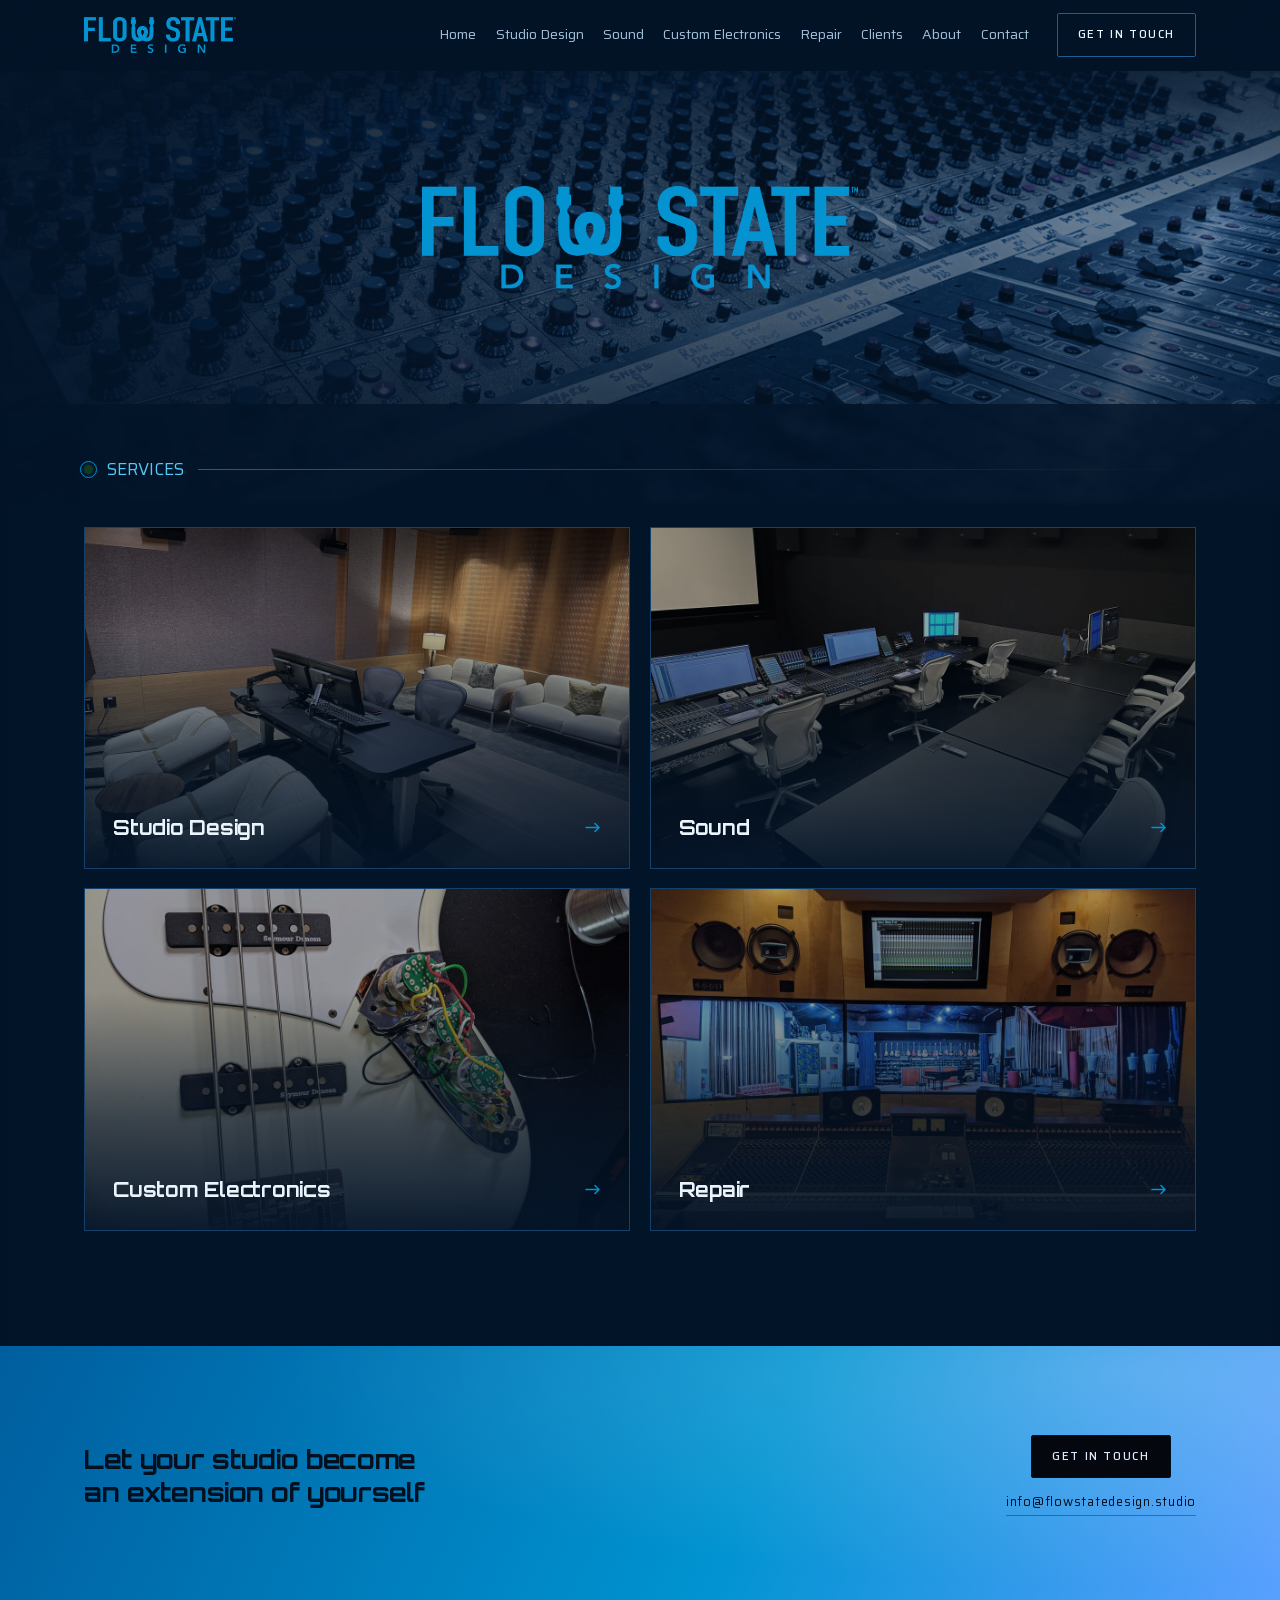
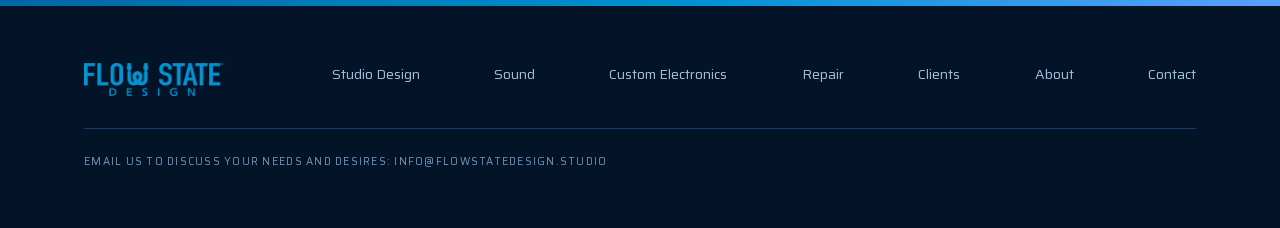
==== commit 1ef15f8b: "Wordmark: Stefan's DIN + TM export, downsampled to 1200px Co-Authored-By: Claude Fable 5.1 <noreply@" ====
--- a/index.html
+++ b/index.html
@@ -30,7 +30,7 @@
 <header class="nav">
   <div class="wrap">
     <a class="brand" href="index.html" aria-label="Flow State — home">
-      <span class="brandmark"><img src="assets/img/logo.png" alt="Flow State Design" width="1476" height="358"></span>
+      <span class="brandmark"><img src="assets/img/logo.png" alt="Flow State Design" width="1200" height="285"></span>
     </a>
 
     <nav class="menu" id="menu">
@@ -59,7 +59,7 @@
     <div class="wrap">
       <h1 class="vh">Flow State &mdash; Let your studio become an extension of yourself</h1>
       <div class="hero-mark">
-        <img class="hero-logo" src="assets/img/logo.png" alt="Flow State Design" width="1476" height="358">
+        <img class="hero-logo" src="assets/img/logo.png" alt="Flow State Design" width="1200" height="285">
       </div>
     </div>
     <div class="sweep" aria-hidden="true"><i></i></div>
@@ -127,7 +127,7 @@
   <div class="wrap">
     <div class="foot-top">
       <a class="brand" href="index.html" aria-label="Flow State — home">
-        <span class="brandmark"><img src="assets/img/logo.png" alt="Flow State Design" width="1476" height="358"></span>
+        <span class="brandmark"><img src="assets/img/logo.png" alt="Flow State Design" width="1200" height="285"></span>
       </a>
       <nav class="foot-nav">
         <a href="studio-design.html">Studio Design</a>
